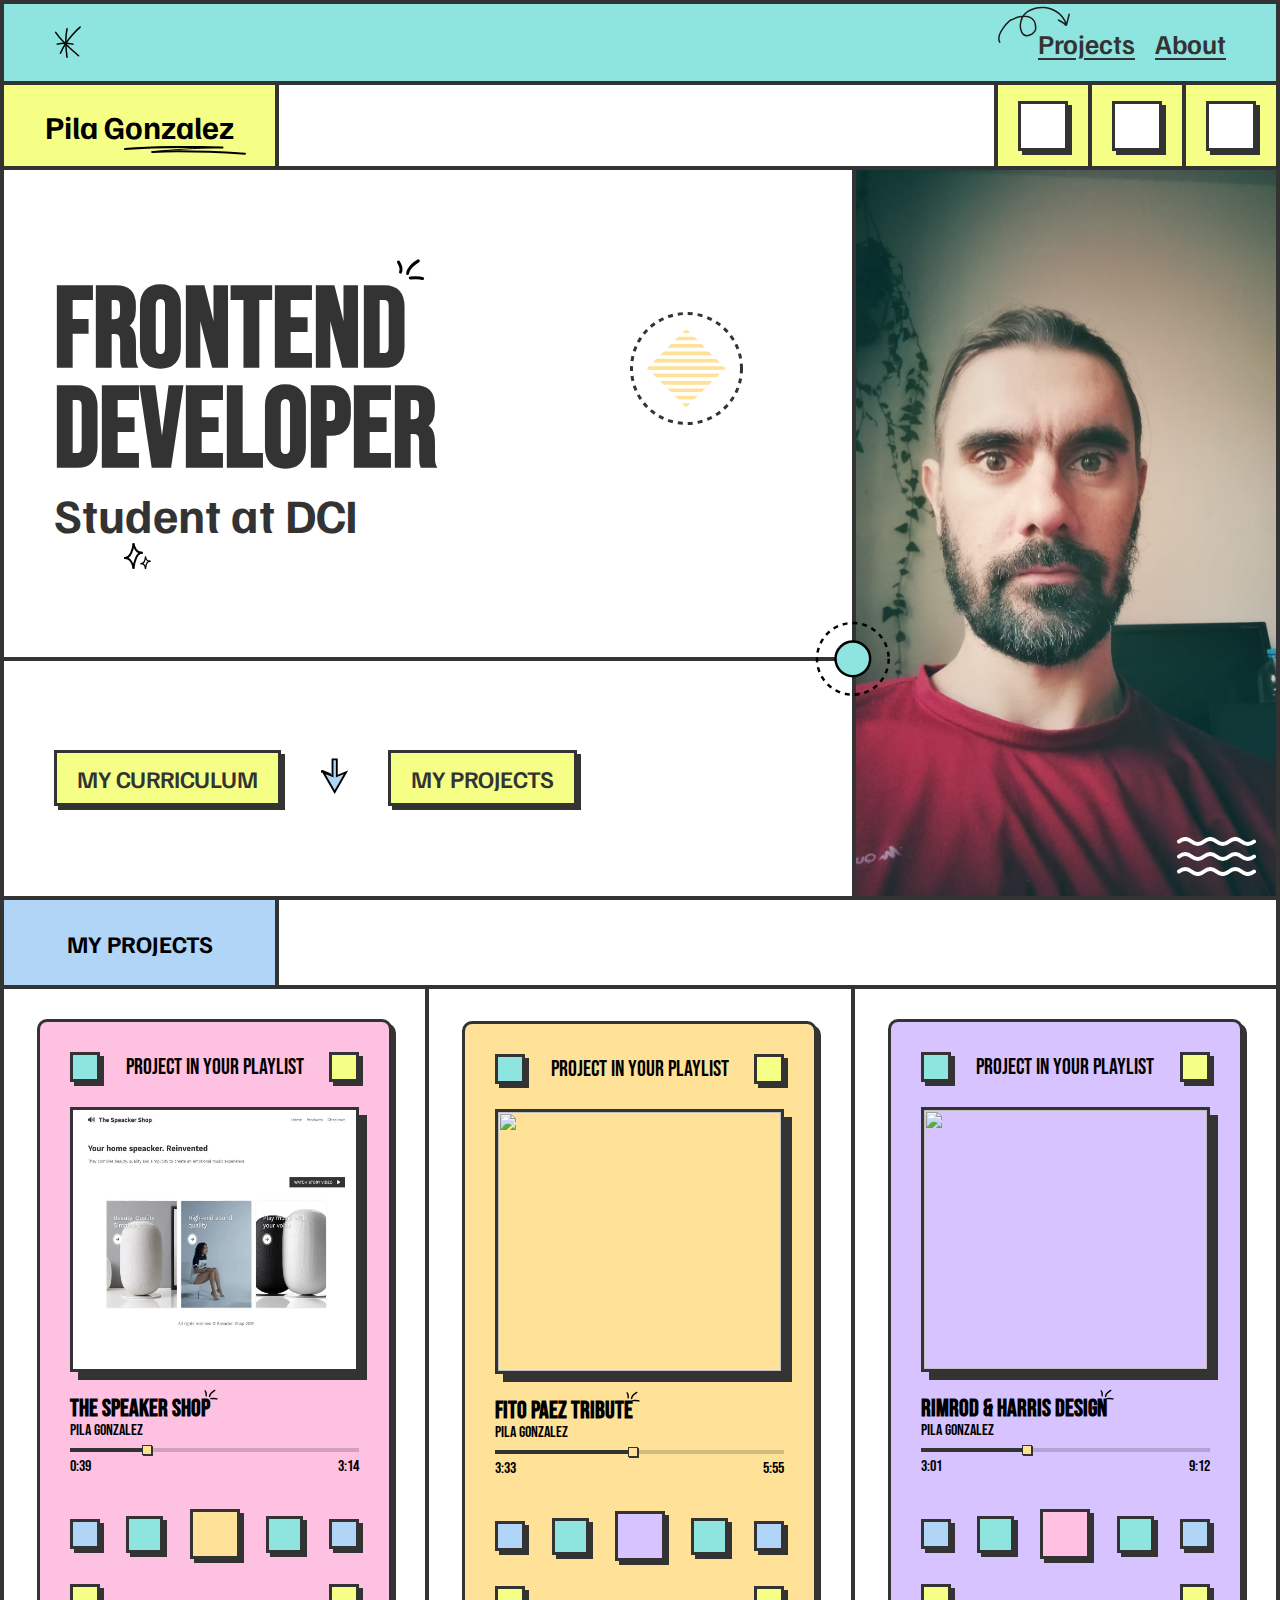
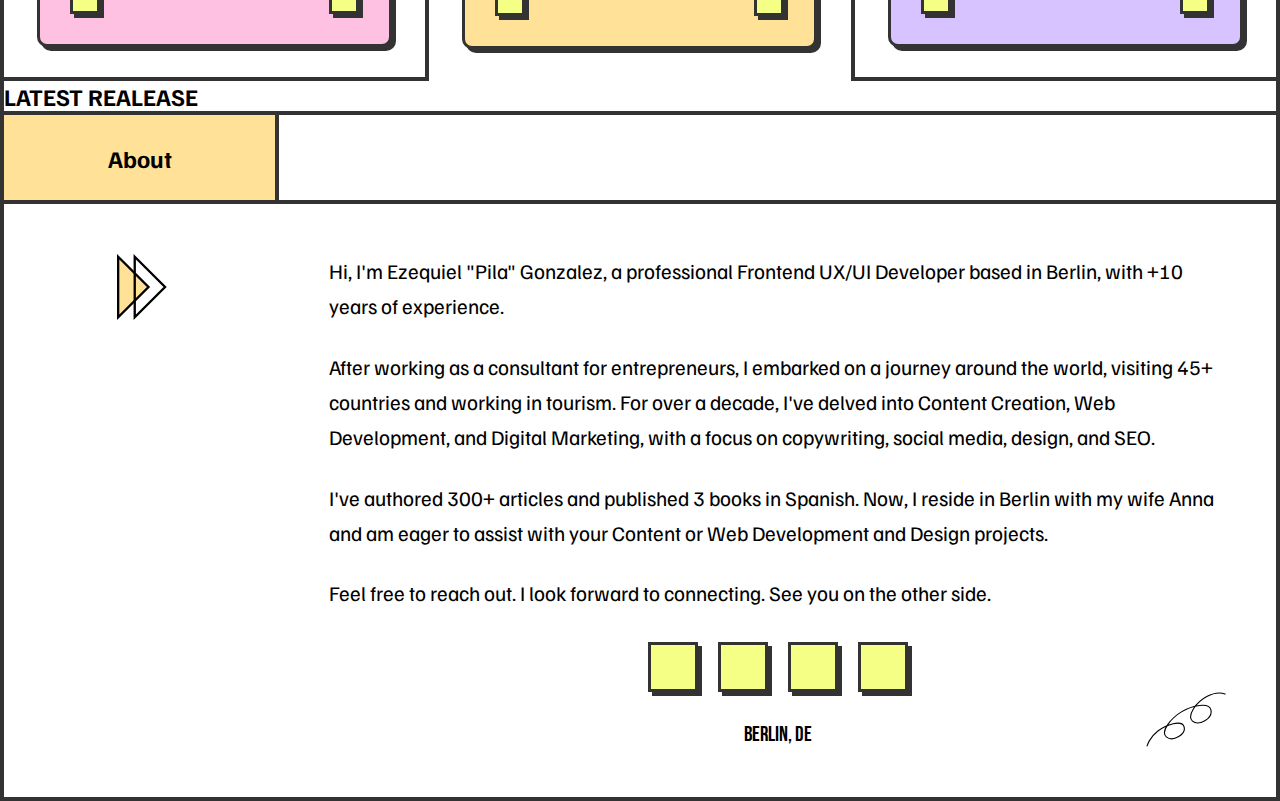
==== index.html @ b574df46 "Try to show open graph on WhatsApp" ====
<!DOCTYPE html>
<html lang="en">
    <head>
        <meta charset="UTF-8" />
        <meta name="viewport" content="width=device-width, initial-scale=1.0" />

        <!-- OPEN GRAPH -->
        <!-- Facebook Meta Tags -->
        <meta property="og:url" content="https://pila-portfolio-dci.netlify.app/">
        <meta property="og:type" content="website">
        <meta property="og:title" content="Pila Gonzalez | Portfolio DCI">
        <meta property="og:description" content="Hi, I'm Ezequiel 'Pila' Gonzalez, a professional Frontend UX/UI Developer based in Berlin, with +10 years of experience and this is my portfolio.">
        <meta property="og:image" content="./assets/screenshots/PortfolioDCI-Cover-Desktop.jpg">

        <!-- Twitter Meta Tags -->
        <meta name="twitter:card" content="summary_large_image">
        <meta property="twitter:domain" content="pila-portfolio-dci.netlify.app">
        <meta property="twitter:url" content="https://pila-portfolio-dci.netlify.app/">
        <meta name="twitter:title" content="Pila Gonzalez | Portfolio DCI">
        <meta name="twitter:description" content="Hi, I'm Ezequiel 'Pila' Gonzalez, a professional Frontend UX/UI Developer based in Berlin, with +10 years of experience and this is my portfolio.">
        <meta name="twitter:image" content="https://pila-portfolio-dci.netlify.app./assets/screenshots/PortfolioDCI-Cover-Desktop.jpg">


        <!-- TITLE AND DESCRIPTION -->
        <title>Pila Gonzalez | Portfolio DCI</title>
        <meta
            name="description"
            content="Hi, I'm Ezequiel 'Pila' Gonzalez, a professional Frontend UX/UI Developer based in Berlin, with +10 years of experience and this is my portfolio."
        />

        <!-- STYLES -->
        <link rel="stylesheet" href="css/reset.css" />
        <link rel="stylesheet" href="css/style.css" />

        <!-- FAVICON -->
        <link
            rel="shortcut icon"
            href="./assets/Favicon.svg"
            type="image/x-icon"
        />

        <!-- GOOGLE FONTS -->

        <link rel="preconnect" href="https://fonts.googleapis.com" />
        <link rel="preconnect" href="https://fonts.gstatic.com" crossorigin />
        <link
            href="https://fonts.googleapis.com/css2?family=Bebas+Neue&family=Familjen+Grotesk:wght@400;500;600;700&display=swap"
            rel="stylesheet"
        />

        <!-- FONT AWESOME -->
        <link
            rel="stylesheet"
            href="https://cdnjs.cloudflare.com/ajax/libs/font-awesome/6.4.2/css/all.min.css"
            integrity="sha512-z3gLpd7yknf1YoNbCzqRKc4qyor8gaKU1qmn+CShxbuBusANI9QpRohGBreCFkKxLhei6S9CQXFEbbKuqLg0DA=="
            crossorigin="anonymous"
            referrerpolicy="no-referrer"
        />
    </head>
    <body>
        <div class="wrapper">
            <!-- HEADER -->
            <header>
                <!-- TOP NAV -->
                <nav class="nav-top">

                    <!-- DRAWING X LEFT -->
                    <img class="nav-top__x"
                        src="./assets/draw-X.svg"
                        alt="Draw Navbar Decoration"
                    />
                    <!-- NAV MENU LIST -->
                    <div class="nav-top__list">
                        <a href="#projects">Projects</a>
                        <a class="nav-about" href="#about">About</a>

                        <div class="nav-top__curvyArrow">
                            <img
                                src="./assets/draw-curvyArrow-1.svg"
                                alt="Draw Navbar Decoration"
                            />
                        </div>
                    </div>
                </nav>

                <!-- BOTTOM NAV -->
                <nav class="nav-bottom">
                    <!-- LOGO -->
                    <div class="nav-bottom__logo">
                        <h2>Pila Gonzalez</h2>
                        <img
                            class="logo__underline"
                            src="./assets/draw-underline.svg"
                            alt=""
                        />
                    </div>

                    <!-- NAV SOCIAL -->
                    <div class="nav-bottom__social">
                        <!-- GITHUB -->
                        <div class="__social--github __social">
                            <a href="https://github.com/Pilag6" target="_blank"
                                ><i class="fa-brands fa-square-github"></i
                            ></a>
                        </div>
                        <!-- LINKEDIN -->
                        <div class="__social--linkedin __social">
                            <a
                                href="https://www.linkedin.com/in/pila-gonzalez/"
                                target="_blank"
                                ><i class="fa-brands fa-linkedin"></i
                            ></a>
                        </div>
                        <!-- EMAIL -->
                        <div class="__social--email __social">
                            <a href="mailto:pilag6@gmail.com" target="_blank"
                                ><i class="fa-solid fa-envelope"></i
                            ></a>
                        </div>
                    </div>
                </nav>
            </header>

            <!-- HERO SECTION -->
            <section class="hero">
                
                <!-- TEXT -->
                <div class="hero-text">
                    <!-- FRONTEND -->
                    <div class="hero-frontend">
                        <h1>
                            Frontend <br />
                            Developer
                        </h1>
                        <img
                            class="h1-decoration"
                            src="./assets/draw-hero-text.svg"
                            alt=""
                        />
                        <img
                            class="hero-main-draw"
                            src="./assets/draw-hero-1.svg"
                            alt=""
                        />
                    </div>

                    <!-- STUDENT -->
                    <div class="hero-student">
                        <p>Student at DCI</p>
                        <img
                            class="hero-stars"
                            src="./assets/draw-hero-stars.svg"
                            alt="Draw Hero Stars Decoration"
                        />
                    </div>
                </div>

                <!-- BUTTONS -->
                <div class="hero-btn">
                    <a class="btn-curriculum" href="https://bit.ly/3Z8eUre" target="_blank"
                        >MY CURRICULUM</a
                    >
                    <a class="btn-projects" href="#projects">MY PROJECTS</a>
                    <div class="hero-arrow-1">
                        <img
                            src="./assets/draw-hero-arrow.svg"
                            alt="Draw Hero Arrow"
                        />
                    </div>
                    <img
                        class="hero-circle"
                        src="./assets/draw-hero-circle.svg"
                        alt=""
                    />
                </div>

                <!-- IMAGE -->
                <div class="hero-img">
                    <img
                        class="profile-img"
                        src="./assets/pila-hero.avif"
                        alt=""
                    />
                    <img
                        class="img-waves"
                        src="./assets/draw-hero-wawe.svg"
                        alt=""
                    />
                </div>
            </section>

            <!-- TOOLS SECTION -->

            <!-- <section class="tools">
                <img title="HTML" src="./assets/html.svg" alt="" />
                <img title="CSS" src="./assets/css.svg" alt="" />
                <img title="JS" src="./assets/js.svg" alt="" />
                <img title="React" src="./assets/react.svg" alt="" />
                <img title="Astro" src="./assets/astro.svg" alt="" />
                <img title="Next" src="./assets/next.svg" alt="" />
                <img title="Tailwind" src="./assets/tailwind.svg" alt="" />
                <img title="Git" src="./assets/git.svg" alt="" />
                <img title="WordPress" src="./assets/wordpress.svg" alt="" />
                <img title="Figma" src="./assets/figma.svg" alt="" />
            </section> -->

            <!-- PROJECTS SECTION -->
            <section class="projects" id="projects">

                <div class="projects-logo">
                    <h2>MY PROJECTS</h2>
                </div>

                <div class="projects-cards">

                    <!-- #1 -->
                    <article class="card card-1">
                        <div class="card-spotify">

                            <!-- #1 Line -->
                            <div class="spotify-1">
                                <div class="spotify-1-btn-left">
                                    <i class="fa-solid fa-angle-down"></i>
                                </div>
                                <h3>PROJECT IN YOUR PLAYLIST</h3>
                                <div class="spotify-1-btn-rigth">
                                    <i
                                        class="fa-solid fa-ellipsis-vertical"
                                    ></i>
                                </div>
                            </div>

                            <!-- #2 Line -->
                            <div class="spotify-2">
                                <div class="card-img">
                                    <img class="card-img-cover" src="./assets/card1.webp" alt="" />
                                </div>
                            </div>

                            <!-- #3 Line -->
                            <div class="spotify-3">
                                <div class="spotify-3-title">
                                    <h2>THE SPEAKER SHOP</h2>
                                    <img class="spotify-3-title-draw" src="./assets/draw-hero-text.svg" alt="">
                                </div>
                                <p>PILA GONZALEZ</p>

                                <div class="progress-div">
                                    <span style="width: 25%"></span>
                                </div>
                                <div class="time">
                                    <p>0:39</p>
                                    <p>3:14</p>
                                </div>
                            </div>

                            <!-- #4 Line -->
                            <div class="spotify-4">
                                <i class="fa-regular fa-heart"></i>
                                <i class="fa-solid fa-backward-step"></i>
                                <a href="pilagonzalez.com"><i class="fa-solid fa-play" style="background: #ffe297;"></i></a>
                                <i class="fa-solid fa-forward-step"></i>
                                <i class="fa-solid fa-shuffle"></i>

                            </div>

                            <!-- #5 Line -->
                            <div class="spotify-5">
                                <i class="fa-solid fa-share-nodes"></i>
                                <i class="fa-solid fa-sliders"></i>
                            </div>
                        </div>
                    </article>

                    <!-- #2 -->
                    <article class="card card-2">
                        <div class="card-spotify card-spotify-2">

                            <!-- #1 Line -->
                            <div class="spotify-1">
                                <div class="spotify-1-btn-left">
                                    <i class="fa-solid fa-angle-down"></i>
                                </div>
                                <h3>PROJECT IN YOUR PLAYLIST</h3>
                                <div class="spotify-1-btn-rigth">
                                    <i
                                        class="fa-solid fa-ellipsis-vertical"
                                    ></i>
                                </div>
                            </div>

                            <!-- #2 Line -->
                            <div class="spotify-2">
                                <div class="card-img">
                                    <img src="./assets/Card4.webp" alt="" />
                                </div>
                            </div>

                            <!-- #3 Line -->
                            <div class="spotify-3">
                                <div class="spotify-3-title">
                                    <h2>FITO PAEZ TRIBUTE</h2>
                                    <img class="spotify-3-title-draw" src="./assets/draw-hero-text.svg" alt="">
                                </div>
                                <p>PILA GONZALEZ</p>

                                <div class="progress-div">
                                    <span class="span-2" style="width: 46%"></span>
                                </div>
                                <div class="time">
                                    <p>3:33</p>
                                    <p>5:55</p>
                                </div>
                            </div>

                            <!-- #4 Line -->
                            <div class="spotify-4">
                                <i class="fa-regular fa-heart"></i>
                                <i class="fa-solid fa-backward-step"></i>
                                <a href="pilagonzalez.com"><i class="fa-solid fa-play" style="background: #d7c3ff;"></i></a>
                                <i class="fa-solid fa-forward-step"></i>
                                <i class="fa-solid fa-shuffle"></i>

                            </div>

                            <!-- #5 Line -->
                            <div class="spotify-5">
                                <i class="fa-solid fa-share-nodes"></i>
                                <i class="fa-solid fa-sliders"></i>
                            </div>
                        </div>
                    </article>

                    <!-- #3 -->
                    <article class="card card-3">
                        <div class="card-spotify">

                            <!-- #1 Line -->
                            <div class="spotify-1">
                                <div class="spotify-1-btn-left">
                                    <i class="fa-solid fa-angle-down"></i>
                                </div>
                                <h3>PROJECT IN YOUR PLAYLIST</h3>
                                <div class="spotify-1-btn-rigth">
                                    <i
                                        class="fa-solid fa-ellipsis-vertical"
                                    ></i>
                                </div>
                            </div>

                            <!-- #2 Line -->
                            <div class="spotify-2">
                                <div class="card-img">
                                    <img src="./assets/card3.webp" alt="" />
                                </div>
                            </div>

                            <!-- #3 Line -->
                            <div class="spotify-3">
                                <div class="spotify-3-title">
                                    <h2>RIMROD & HARRIS DESIGN</h2>
                                    <img class="spotify-3-title-draw" src="./assets/draw-hero-text.svg" alt="">
                                </div>
                                <p>PILA GONZALEZ</p>

                                <div class="progress-div">
                                    <span class="span-3" style="width: 35%"></span>
                                </div>
                                <div class="time">
                                    <p>3:01</p>
                                    <p>9:12</p>
                                </div>
                            </div>

                            <!-- #4 Line -->
                            <div class="spotify-4">
                                <i class="fa-regular fa-heart"></i>
                                <i class="fa-solid fa-backward-step"></i>
                                <a href="pilagonzalez.com"><i class="fa-solid fa-play" style="background: #fec1e2;"></i></a>
                                <i class="fa-solid fa-forward-step"></i>
                                <i class="fa-solid fa-shuffle"></i>

                            </div>

                            <!-- #5 Line -->
                            <div class="spotify-5">
                                <i class="fa-solid fa-share-nodes"></i>
                                <i class="fa-solid fa-sliders"></i>
                            </div>
                        </div>
                    </article>

                </div>

                <div class="projects-release">
                    <h2>LATEST REALEASE</h2>
                </div>
            </section>

            <!-- ABOUT SECTION -->
            <section class="about" id="about">
                <div class="about-logo">
                    <h2>About</h2>
                </div>

                <div class="about-content">
                    <!-- About Content Left -->
                    <div class="about-content__left">
                        <img src="./assets/draw-about.svg" alt="">
                    </div>

                    <!-- About Content Right -->
                    <div class="about-content__right">
                        <div class="about-text">
                            <p>Hi, I'm Ezequiel "Pila" Gonzalez, a professional Frontend UX/UI Developer based in Berlin, with +10 years of experience.</p>
                            <p> 

                                After working as a consultant for entrepreneurs, I embarked on a journey around the world, visiting 45+ countries and working in tourism. For over a decade, I've delved into Content Creation, Web Development, and Digital Marketing, with a focus on copywriting, social media, design, and SEO. </p>  
                                
                                <p>I've authored 300+ articles and published 3 books in Spanish. Now, I reside in Berlin with my wife Anna and am eager to assist with your Content or Web Development and Design projects.</p> 
                                
                                <p>Feel free to reach out. I look forward to connecting.  See you on the other side.</p>
                        </div>
                        <div class="about-btn">
                            <a href="https://github.com/Pilag6" target="_blank"><i class="fa-brands fa-square-github"></i></a>
                            <a href="https://www.linkedin.com/in/pila-gonzalez" target="_blank"><i class="fa-brands fa-linkedin"></i></a>
                            <a href="mailto:pilag6@gmail.com" target="_blank"><i class="fa-solid fa-envelope"></i></a>
                            <a href="https://twitter.com/PilaGonzalezOk" target="_blank"><i class="fa-brands fa-square-x-twitter"></i></a>
                        </div>
                        <div class="berlin-text">
                            <h3>BERLIN, DE</h3>
                        </div>
                        <img class="rulo" src="./assets/rulo.svg" alt="">
                    </div>
                </div>
            </section>
        </div>
    </body>
</html>
---- css/style.css ----
/* ----------------------
    VARIABLES
---------------------- */

:root {
    /* fonts */
    --font-primary: "Familjen Grotesk", sans-serif;
    --font-secondary: "Bebas Neue", sans-serif;

    /* colors */
    --black: #333333;
    --white-body: #f5f5f5;

    --nb-yellow: #f5ff86;
    --nb-orange: #ffe297;
    --nb-pink: #fec1e2;
    --nb-lila: #d7c3ff;
    --nb-blue: #b0d5f7;
    --nb-green: #8ee4df;

    /* border */

    --border-main: 4px solid var(--black);
    --border-btn: 3px solid var(--black);

    /* shadow */

    --shadow-square: 4px 4px 0 var(--black);

    /* blocks */

    --sm-block: 85px;

    /* general padding */

    --gral-padding: 0 50px;
}

/* ----------------------
    GENERAL STYLES
---------------------- */

body {
    font-family: var(--font-primary);
    background-color: var(--white-body);
}

/* SELECTION */

::selection {
    color: var(--nb-yellow);
    background: var(--nb-green);
}

/* SCROLLBAR */

html::-webkit-scrollbar {
    width: 2rem;
}

html::-webkit-scrollbar-track {
    background: var(--nb-yellow);
}

html::-webkit-scrollbar-thumb {
    background: var(--nb-green);
    box-shadow: 3px 3px 0 var(--black);
    border: var(--border-btn);
}

/* WRAPPER container */

.wrapper {
    max-width: 1280px;
    margin: 0 auto;
    /* border: var(--border); */
    background: #fff;
}

/* ----------------------
    HEADER
---------------------- */

header {
    position: sticky;
    top: 0;
    z-index: 999;
}

/* NAV TOP START */

.nav-top {
    display: flex;
    justify-content: space-between;
    align-items: center;

    height: var(--sm-block);
    background: var(--nb-green);
    padding: var(--gral-padding);
    border: var(--border-main);
}

/* nav top menu right */

.nav-top__list {
    position: relative;
    display: flex;
    align-items: center;
    gap: 20px;
}

.nav-top__list a {
    font-size: 1.7rem;
    font-weight: 600;
    text-decoration: underline 2px;
    text-underline-offset: 4px;
}

.nav-top__list a:hover {
    opacity: 0.8;
    text-decoration: underline 3px var(--nb-yellow);
}

.nav-top__curvyArrow {
    position: absolute;
    top: -20px;
    left: -40px;
    transition: all 0.3s;
}

.nav-about:hover ~ .nav-top__curvyArrow {
    left: 80px;
}

.nav-top__x {
    transition: all 0.3s;
    cursor: crosshair;
}
.nav-top__x:hover {
    scale: 1.5;
}
/* NAV TOP END */

/* NAV BOTTOM START */

.nav-bottom {
    display: flex;
    justify-content: space-between;
    align-items: center;
    background: #fff;

    height: var(--sm-block);
    border-bottom: var(--border-main);
    border-left: var(--border-main);
    border-right: var(--border-main);
}

.nav-bottom__logo {
    width: 275px;
    height: 100%;

    display: flex;
    align-items: center;
    justify-content: center;

    border-right: var(--border-main);
    background: var(--nb-yellow);

    position: relative;
}

.nav-bottom__logo h2 {
    width: 100%;
    text-align: center;
    font-size: 2rem;
}

.logo__underline {
    position: absolute;
    bottom: 10px;
    left: 120px;
}

/* social */

.nav-bottom__social {
    display: flex;
    align-items: center;
    justify-content: center;
    height: 100%;
    border-left: var(--border-main);
}

.__social {
    height: 100%;
    width: 100%;
    color: var(--black);
    background: var(--nb-yellow);
    font-size: 1.9rem;

    display: flex;
    align-items: center;
    justify-content: center;
}

.__social a {
    width: 50px;
    height: 50px;
    margin: 0 20px;
    background: #fff;

    color: var(--black);
    border: var(--border-btn);
    box-shadow: var(--shadow-square);

    display: flex;
    align-items: center;
    justify-content: center;

    transition: all 0.3s ease-in;
}

.__social a:hover {
    box-shadow: none;
}

.__social--linkedin {
    border-left: var(--border-main);
    border-right: var(--border-main);
}
/* NAV BOTTOM END */

/* ----------------------
    HERO SECTION
---------------------- */

.hero {
    height: calc(100vh - (var(--sm-block) * 2));
    border-left: var(--border-main);
    border-right: var(--border-main);

    display: grid;
    grid-template-columns: repeat(3, 1fr);
    grid-template-rows: repeat(3, 1fr);

    background: #fff;
}

/* HERO TEXT */

.hero-text {
    grid-column: 1 / 3;
    grid-row: 1 / 3;

    display: grid;
    align-content: center;

    padding: var(--gral-padding);

    position: relative;
}

.hero-frontend,
.hero-student {
    position: relative;
}

/* hero frontend section */

.hero-text h1 {
    font-family: var(--font-secondary);
    font-size: 7rem;
    color: var(--black);
    line-height: 0.9;
}

/* ----- hero draws ----- */
.h1-decoration,
.hero-main-draw,
.hero-stars {
    position: absolute;
}

.h1-decoration {
    top: -25px;
    left: 340px;
    cursor: crosshair;
    animation: discover 2s ease-in-out;
}

.hero-main-draw {
    right: 50px;
    top: 20px;
    cursor: crosshair;
    animation: discover 2s ease-in-out;
    transition: all 0.3s ease-in;
}

.hero-main-draw:hover {
    transform: scale(1.3);
}

/* ANIMATION FOR DRAWINGS IN THE HERO */

@keyframes discover {
    0% {
        transform: translate(-1000px, 0);
    }
    100% {
        transform: translate(0, 0);
    }
}

/* hero student section */

.hero-text p {
    font-size: 3rem;
    font-weight: 800;
    color: var(--black);
}

.hero-stars {
    bottom: -25px;
    left: 70px;
    cursor: crosshair;
    animation: discover 2s ease-in-out;
}

/* hero buttons section */

.hero-btn {
    grid-column: 1 / 3;
    grid-row: 3 / 4;

    border-top: var(--border-main);
    border-bottom: var(--border-main);
    padding: var(--gral-padding);

    display: flex;
    align-items: center;
    gap: 40px;

    position: relative;
}

.hero-btn a {
    font-size: 1.5rem;
    font-weight: 600;
    padding: 10px 20px;

    background: var(--nb-yellow);
    border: var(--border-btn);
    box-shadow: var(--shadow-square);

    transition: all 0.3s ease-in;
}

/* 
it is important to define the order
so, the hover effect in the arrow can work
 */

.hero-arrow-1 {
    order: 1;
    cursor: crosshair;
    transition: all 0.3s ease-in;
}

.btn-projects {
    order: 2;
}

.hero-btn a:hover {
    box-shadow: none;
    background: var(--nb-orange);
}

.hero-btn .btn-curriculum:hover ~ .hero-arrow-1 {
    rotate: 90deg;
}

.hero-btn .btn-projects:hover ~ .hero-arrow-1 {
    rotate: -90deg;
}

.hero-circle {
    position: absolute;
    top: -40px;
    right: -38px;
    z-index: 100;
    cursor: crosshair;
    animation: discover 2s ease-in-out;
}

/* hero image section */

.hero-img {
    grid-column: 3 / 4;
    grid-row: 1 / 4;

    border-left: var(--border-main);
    border-bottom: var(--border-main);

    position: relative;
}

.hero-img .profile-img {
    width: 100%;
    height: 100%;
    object-fit: cover;
}

.img-waves {
    position: absolute;
    bottom: 20px;
    right: 20px;
    cursor: crosshair;
    animation: discover 2s ease-in-out;
}

/* ----------------------
    TOOLS SECTION (optional)
    If i add this section I need to change the height
    in the hero section instead 2 => 3: 

    .hero => height: calc(100vh - (var(--sm-block) * 3)); 
---------------------- */
/* .tools {
    height: var(--sm-block);
    border-left: var(--border-main);
    border-right: var(--border-main);
    display: flex;
    justify-content: center;
    align-items: center;
    gap: 60px;
    overflow: scroll;
    scroll-snap-type: x mandatory;

    background: #fff;
    position: relative;
}

.tools img {
    width: 40px;
    height: 40px;
    scroll-snap-align: center;
} */

/* ----------------------
    PROJECTS SECTION
---------------------- */

/* projects logo section */
.projects {
    border-left: var(--border-main);
    border-right: var(--border-main);
    background: #fff;
}

.projects-logo {
    width: 275px;
    height: var(--sm-block);

    display: flex;
    align-items: center;
    justify-content: center;

    border-right: var(--border-main);
    background: var(--nb-blue);
}

/* ----------------------
    PROJECTS CARDS SECTION
---------------------- */

.projects-cards {
    display: flex;
    justify-content: space-evenly;
    flex-wrap: wrap;
    border-top: var(--border-main);
}

.card {
    flex-grow: 1;
    display: flex;
    justify-content: center;
    align-items: center;

    padding: 30px 0;

    font-family: var(--font-secondary);
}

.card-1 {
    border-bottom: var(--border-main);
    border-right: var(--border-main);
}

.card-3 {
    border-bottom: var(--border-main);
    border-left: var(--border-main);
}

/* card spotify */

.card-1 .card-spotify {
    background: var(--nb-pink);
    box-shadow: var(--shadow-square);
}

.card-2 .card-spotify {
    background: var(--nb-orange);
    box-shadow: var(--shadow-square);
}

.card-3 .card-spotify {
    background: var(--nb-lila);
    box-shadow: var(--shadow-square);
}

/* card spotify inside */

.card-spotify {
    width: 355px;
    padding: 30px;
    border: var(--border-btn);
    border-radius: 10px;

    display: flex;
    flex-direction: column;
    justify-content: center;
    gap: 25px;
}

/* spotify 1° line */

.spotify-1 {
    display: flex;
    justify-content: space-between;
    align-items: center;
}

.spotify-1 h3 {
    font-size: 1.4rem;
    font-weight: 200;
}

.spotify-1 i {
    width: 30px;
    height: 30px;

    font-size: 1rem;
    border: var(--border-btn);
    box-shadow: var(--shadow-square);

    display: flex;
    justify-content: center;
    align-items: center;

    cursor: crosshair;
}

.fa-angle-down {
    background-color: var(--nb-green);
}

.fa-ellipsis-vertical {
    background-color: var(--nb-yellow);
}

/* spotify 2° line */

.card-img {
    width: 100%;
    height: 265px;
    border: var(--border-btn);
    box-shadow: 8px 8px 0 var(--black);
}

.card-img img {
    display: block;
    height: 100%;
    width: 100%;
}

/* spotify 3° line */

.spotify-3 {
    display: flex;
    justify-content: space-between;
    flex-direction: column;
}

.spotify-3 h2 {
    line-height: 1;
}

.spotify-3-title {
    position: relative;
}

.spotify-3-title-draw {
    position: absolute;
    width: 15px;
    top: -8px;
}

.card-1 .spotify-3-title-draw {
    right: 141px;
}

.card-2 .spotify-3-title-draw {
    right: 144px;
}

.card-3 .spotify-3-title-draw {
    right: 96px;
}

.spotify-3 p {
    margin-bottom: 8px;
}

/* progress bar */

.progress-div {
    /* width: 100%; */
    height: 4px;
    background: #33333338;
    z-index: 1;
    position: relative;
    margin-bottom: 5px;
}

.progress-div span {
    display: block;
    height: 100%;
    background: var(--black);
    overflow: hidden;
}

.progress-div span::after {
    content: "";
    position: absolute;
    top: -3px;
    left: 25%;
    width: 8px;
    height: 8px;
    background: var(--nb-orange);
    border: 1px solid var(--black);
    box-shadow: 1px 1px 0 var(--black);
    cursor: grab;
}

.progress-div .span-2::after {
    left: 46%;
}
.progress-div .span-3::after {
    left: 35%;
}

.time {
    display: flex;
    justify-content: space-between;
}

/* spotify 4° line */

.spotify-4,
.spotify-5 {
    display: flex;
    justify-content: space-between;
    align-items: center;
    gap: 20px;
}

.spotify-4 i,
.spotify-5 i {
    font-size: 1rem;
    border: var(--border-btn);
    display: flex;
    justify-content: center;
    align-items: center;
    box-shadow: var(--shadow-square);
}

.fa-heart,
.fa-shuffle {
    width: 30px;
    height: 30px;
    background: var(--nb-blue);
    cursor: grab;
}

.fa-backward-step,
.fa-forward-step {
    width: 37px;
    height: 37px;
    background: var(--nb-green);
    cursor: cell;
}

.fa-play {
    width: 50px;
    height: 50px;
    transition: all 0.3s ease-in;
}

i.fa-play:hover {
    box-shadow: none;
}

/* spotify 5 */

.spotify-5 i {
    width: 30px;
    height: 30px;
    background: var(--nb-yellow);
}

/* ----------------------
    ABOUT SECTION
---------------------- */

.about {
    border: var(--border-main);
    background: #fff;
}

.about-logo {
    width: 275px;
    height: var(--sm-block);

    display: flex;
    align-items: center;
    justify-content: center;

    border-right: var(--border-main);
    background: var(--nb-orange);
}

.about-content {
    display: flex;
    border-top: var(--border-main);
}

/* about content left */

.about-content__left {
    flex: 1 0 275px;
    display: flex;
    justify-content: center;
    align-items: flex-start;
    padding-top: 50px;
}

.about-content__left img {
    width: 50px;
}

/* about content right */

.about-content__right {
    width: 100%;
    padding: 50px;
    display: flex;
    flex-direction: column;
    gap: 30px;

    position: relative;
}

.about-text {
    display: flex;
    flex-direction: column;
    gap: 25px;
}
.about-text p {
    font-size: 1.3rem;
    line-height: 1.7;
}

/* about btns */

.about-btn {
    display: flex;
    justify-content: center;
    align-items: center;
    gap: 20px;
}

.about-btn i {
    font-size: 1.8rem;
    border: var(--border-btn);
    width: 50px;
    height: 50px;
    display: flex;
    justify-content: center;
    align-items: center;
    background: var(--nb-yellow);
    box-shadow: var(--shadow-square);
    transition: all 0.3s ease-in;
}

.about-btn i:hover {
    box-shadow: none;
}

.berlin-text h3 {
    font-size: 1.3rem;
    font-weight: 400;
    font-family: var(--font-secondary);
    text-align: center;
}

.rulo {
    width: 80px;
    position: absolute;
    bottom: 50px;
    right: 50px;
}

/* ----------------------
    MEDIA QUERYS
---------------------- */

/* @media only screen and (max-width: 1024px) {
}


@media only screen and (max-width: 960px) {
}


@media only screen and (max-width: 768px) {
} */

@media only screen and (max-width: 650px) {
    /* nav */

    .nav-top {
        padding: 0 20px;
    }

    .nav-bottom__logo,
    .projects-logo,
    .about-logo {
        width: 100%;
        border-right: 0;
    }

    .nav-bottom__social,
    .logo__underline {
        display: none;
    }

    /* hero */
    .hero-text {
        padding: 0 20px;
        grid-column: 1 / 4;
    }

    .hero-text h1 {
        font-size: 4rem;
    }

    .h1-decoration {
        display: none;
    }

    .hero-main-draw {
        top: 0;
        right: 0;
        width: 100px;
    }

    .hero-text p {
        font-size: 1.5rem;
    }

    .hero-btn {
        flex-direction: column;
        justify-content: center;
        gap: 20px;
    }

    .hero-btn a {
        font-size: 1rem;
    }

    .hero-arrow-1 {
        display: none;
    }

    .hero-img {
        grid-row: 3 / 4;
    }

    .img-waves {
        width: 30px;
    }

    .card-1 {
        border-right: 0;
    }

    .card-3 {
        border-left: 0;
        border-top: var(--border-main);
    }

    /* about */

    .about-content {
        flex-direction: column;
    }

    .about-content__left {
        flex: 1 0 100%;
    }
}
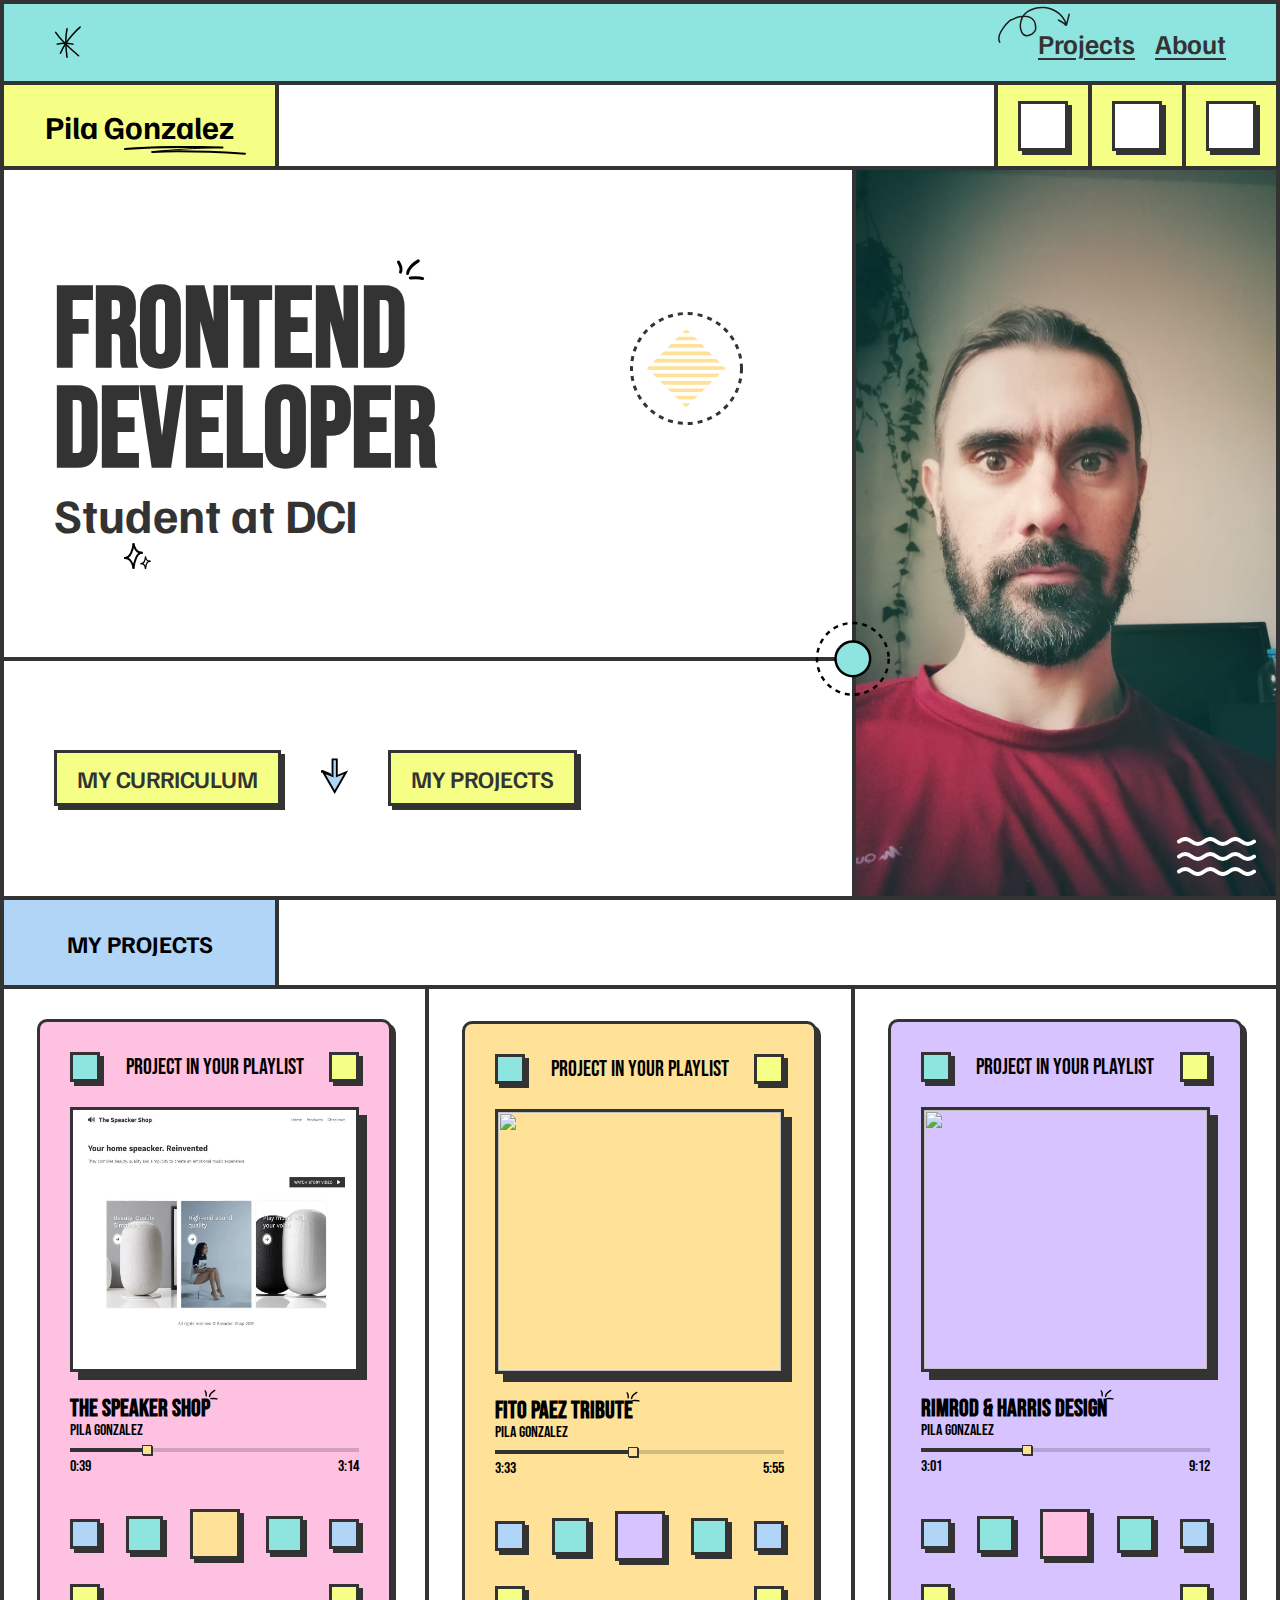
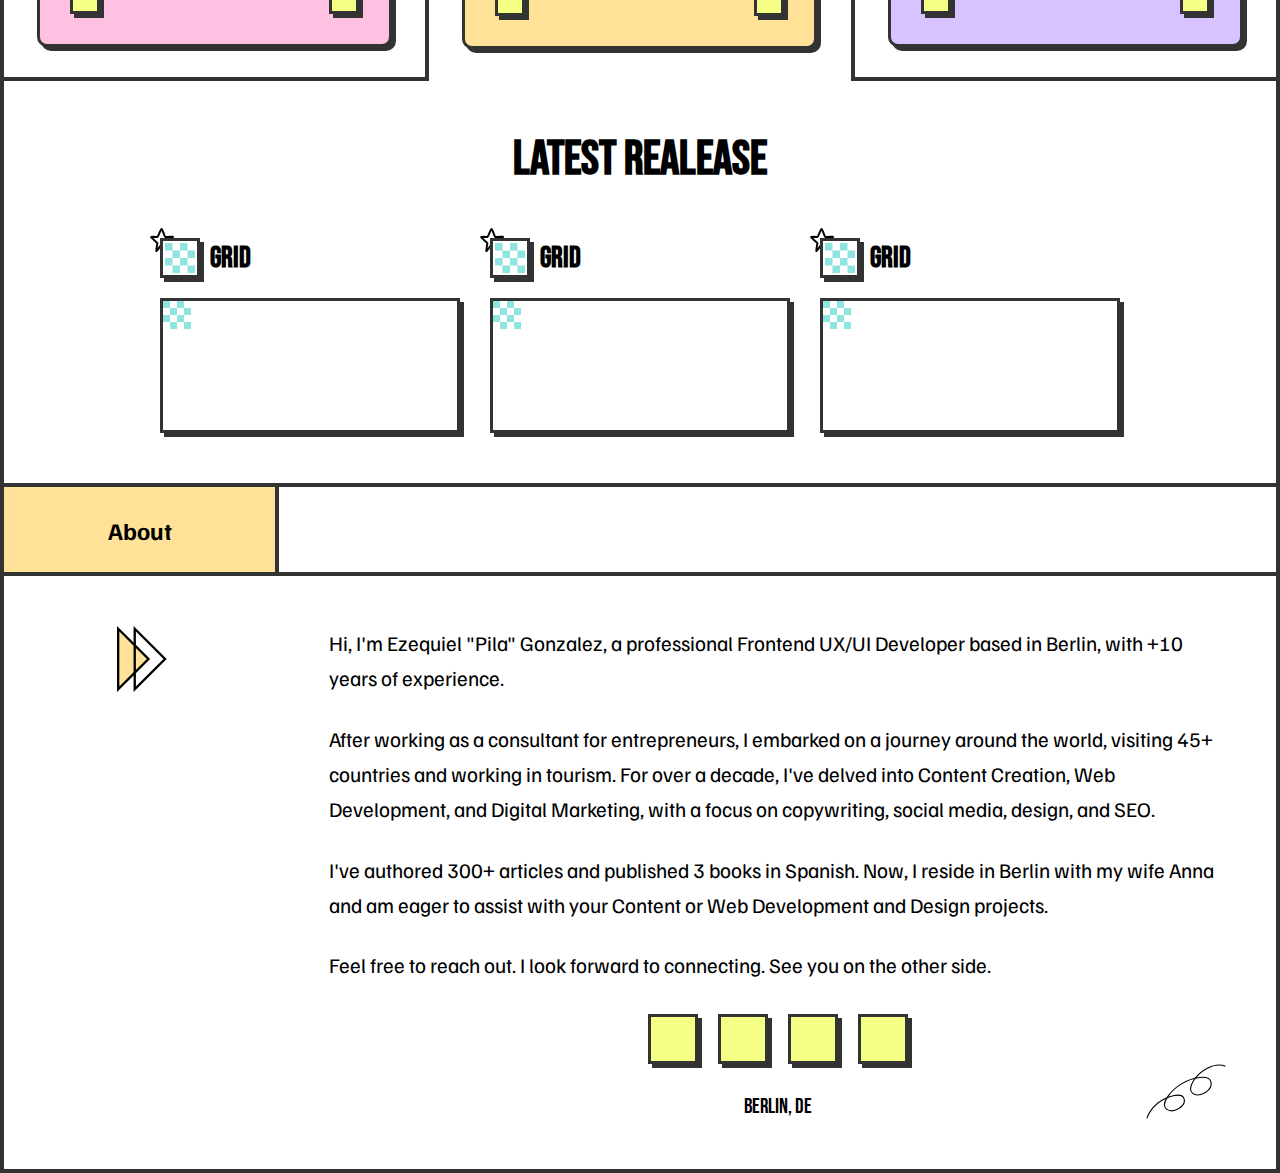
==== commit c1b82344: "Start Release" ====
--- a/index.html
+++ b/index.html
@@ -5,6 +5,7 @@
         <meta name="viewport" content="width=device-width, initial-scale=1.0" />
 
         <!-- OPEN GRAPH -->
+
         <!-- Facebook Meta Tags -->
         <meta property="og:url" content="https://pila-portfolio-dci.netlify.app/">
         <meta property="og:type" content="website">
@@ -18,7 +19,7 @@
         <meta property="twitter:url" content="https://pila-portfolio-dci.netlify.app/">
         <meta name="twitter:title" content="Pila Gonzalez | Portfolio DCI">
         <meta name="twitter:description" content="Hi, I'm Ezequiel 'Pila' Gonzalez, a professional Frontend UX/UI Developer based in Berlin, with +10 years of experience and this is my portfolio.">
-        <meta name="twitter:image" content="https://pila-portfolio-dci.netlify.app./assets/screenshots/PortfolioDCI-Cover-Desktop.jpg">
+        <meta name="twitter:image" content="./assets/screenshots/PortfolioDCI-Cover-Desktop.jpg">
 
 
         <!-- TITLE AND DESCRIPTION -->
@@ -394,6 +395,59 @@
 
                 <div class="projects-release">
                     <h2>LATEST REALEASE</h2>
+                    <div class="release-cards-container">
+                        <div class="release realease-1">
+                            <article>
+                                <!-- Release Card Title -->
+                                <div class="release-card__title">
+                                    <div class="release-card__title-img"><img src="./assets/release-grid.svg" alt=""></div>
+                                    <h3>GRID</h3>
+                                    <img class="release-star" src="./assets/draw-one-star.svg" alt="">
+                                </div>
+
+                                <!-- Release Card Content -->
+                                <div class="release-card__content">
+                                    <div class="release-card__content-img"><img src="./assets/release-grid.svg" alt=""></div>
+                                </div>
+                            </article>
+                        </div>
+
+                        
+                        <div class="release realease-2">
+                            <article>
+                                <!-- Release Card Title -->
+                                <div class="release-card__title">
+                                    <div class="release-card__title-img"><img src="./assets/release-grid.svg" alt=""></div>
+                                    <h3>GRID</h3>
+                                    <img class="release-star" src="./assets/draw-one-star.svg" alt="">
+                                </div>
+
+                                <!-- Release Card Content -->
+                                <div class="release-card__content">
+                                    <div class="release-card__content-img"><img src="./assets/release-grid.svg" alt=""></div>
+                                </div>
+                            </article>
+                        </div>
+                        <div class="release realease-2">
+                            <article>
+                                <!-- Release Card Title -->
+                                <div class="release-card__title">
+                                    <div class="release-card__title-img"><img src="./assets/release-grid.svg" alt=""></div>
+                                    <h3>GRID</h3>
+                                    <img class="release-star" src="./assets/draw-one-star.svg" alt="">
+                                </div>
+
+                                <!-- Release Card Content -->
+                                <div class="release-card__content">
+                                    <div class="release-card__content-img"><img src="./assets/release-grid.svg" alt=""></div>
+                                </div>
+                            </article>
+                        </div>
+
+
+                        <!-- <div class="release realease-2">Como</div>
+                        <div class="release realease-3">Esytas</div> -->
+                    </div>
                 </div>
             </section>
 
--- a/css/style.css
+++ b/css/style.css
@@ -719,6 +719,88 @@
 }
 
 /* ----------------------
+    PROJECTS RELEASE SECTION
+---------------------- */
+.projects-release {
+    display: flex;
+    flex-wrap: wrap;
+    flex-direction: column;
+    justify-content: center;
+    align-items: center;
+    gap: 50px;
+    padding: 50px;
+}
+
+.projects-release h2 {
+    text-align: center;
+    font-size: 3rem;
+    font-family: var(--font-secondary);
+}
+
+.release-cards-container {
+    display: flex;
+    flex-wrap: wrap;
+    justify-content: center;
+    gap: 30px;
+    font-family: var(--font-secondary);
+}
+
+.release article {
+    display: flex;
+    flex-direction: column;
+    gap: 20px;
+}
+
+/* release cards title */
+
+.release-card__title {
+    display: flex;
+    align-items: center;
+    gap: 10px;
+    position: relative;
+}
+
+.release-card__title h3 {
+    font-size: 1.8rem;
+}
+
+.release-card__title-img {
+    width: 40px;
+    height: 40px;
+    padding: 2px;
+    box-shadow: var(--shadow-square);
+    border: var(--border-btn);
+    transition: all 0.3s ease-in;
+    cursor: crosshair;
+    z-index: 1;
+    background: #fff;
+}
+
+.release-card__title-img:hover {
+    box-shadow: none;
+}
+
+.release-card__title-img img {
+    width: 100%;
+}
+
+.release-star {
+    position: absolute;
+    left: -10px;
+    top: -10px;
+}
+
+/* release cards content */
+
+.release-card__content {
+    display: flex;
+    width: 300px;
+    height: 135px;
+    border: var(--border-btn);
+    box-shadow: var(--shadow-square);
+}
+
+/* ----------------------
     ABOUT SECTION
 ---------------------- */
 
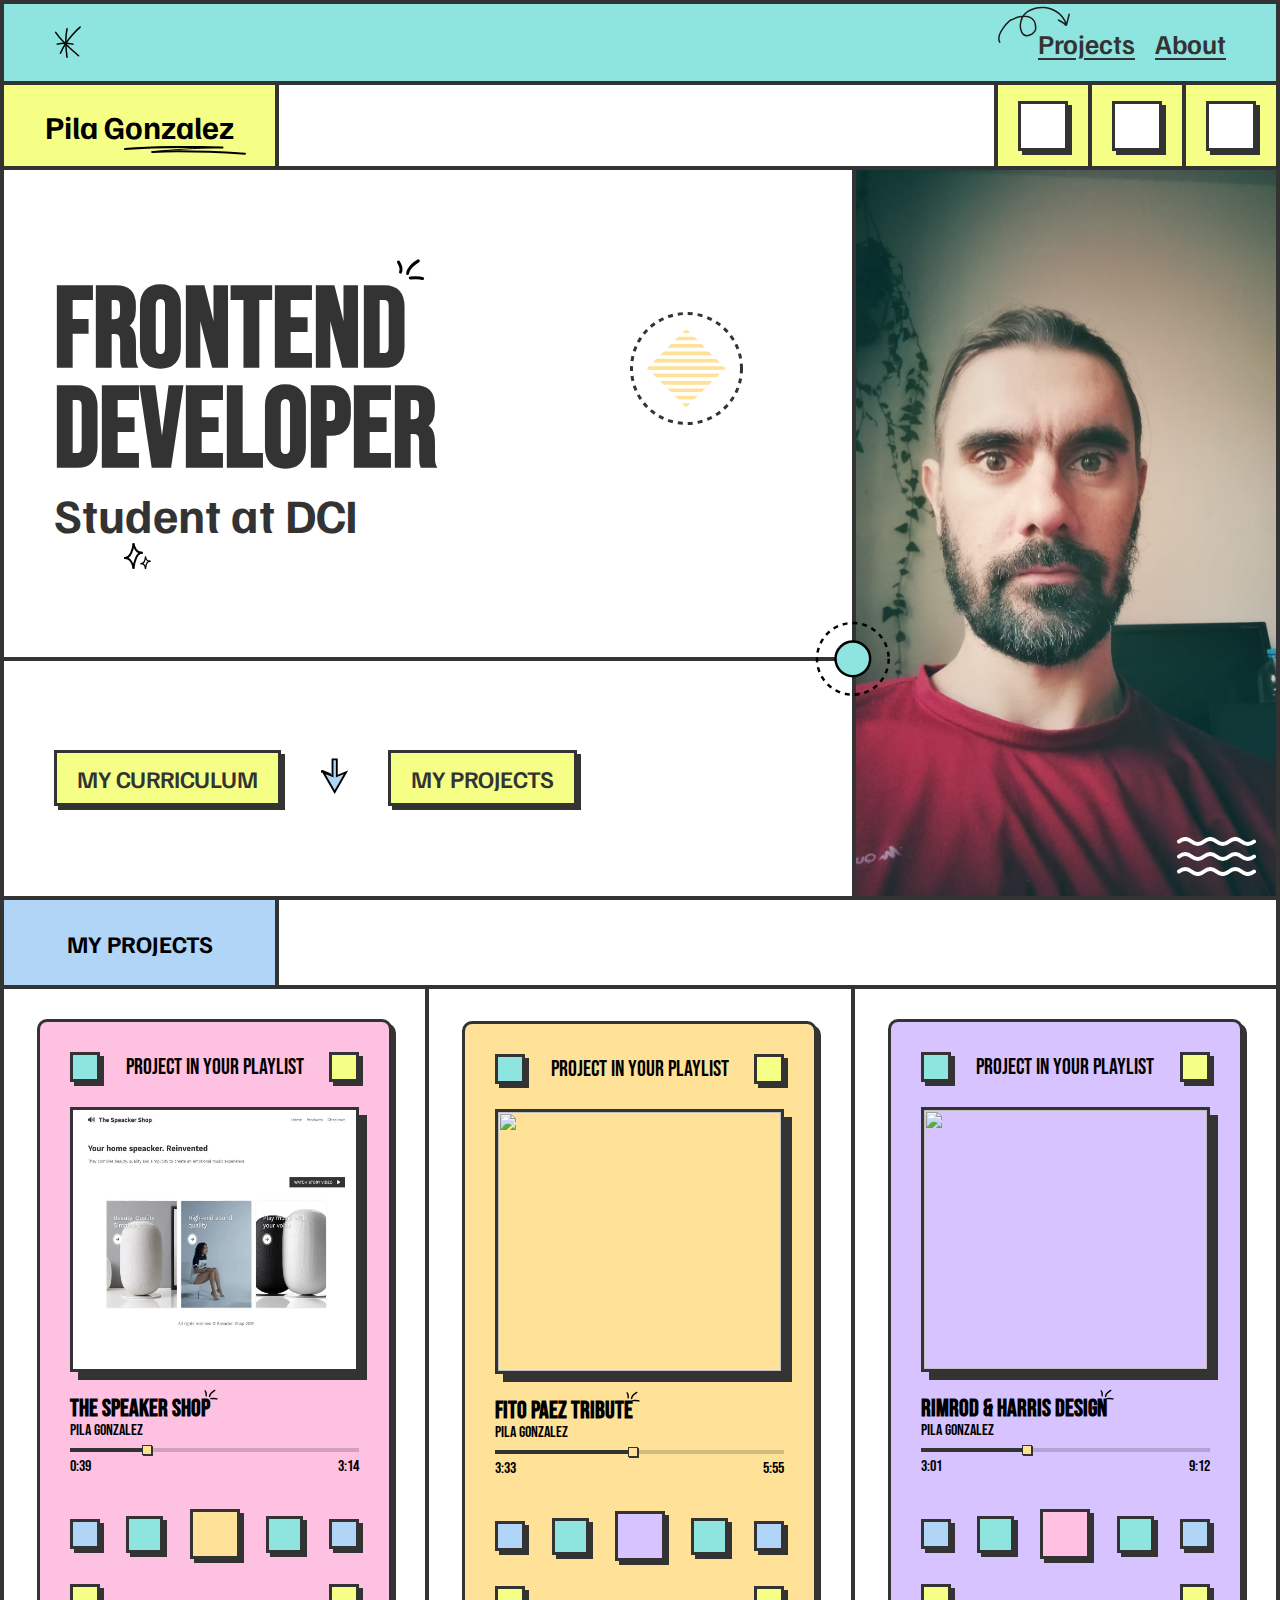
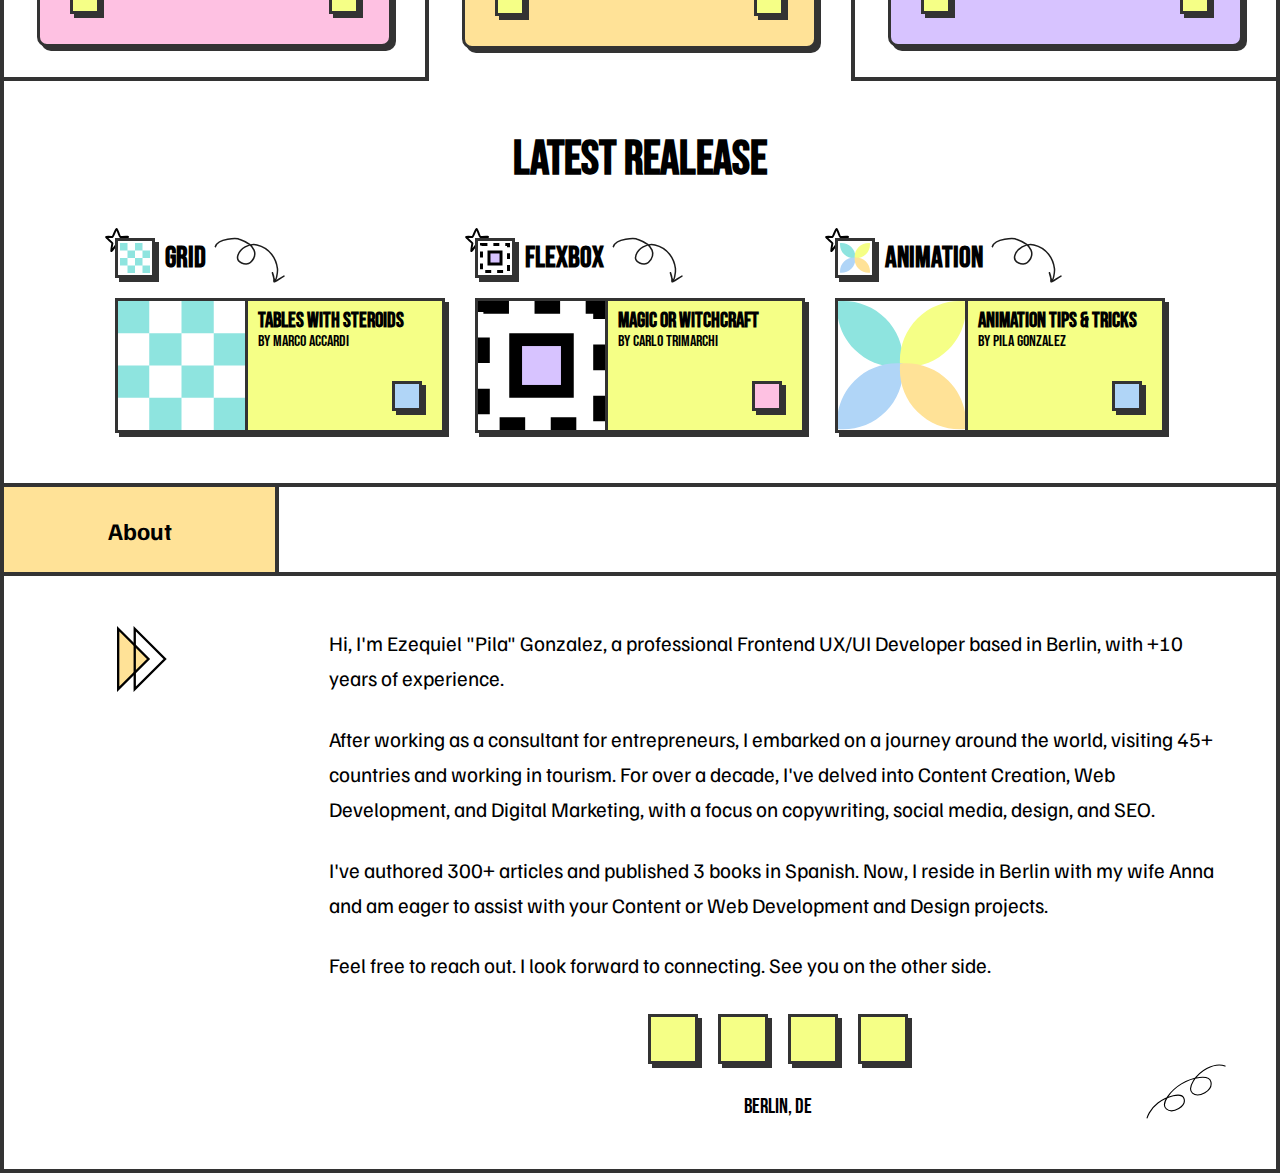
==== commit 28e08530: "Version 0.0.1" ====
--- a/index.html
+++ b/index.html
@@ -7,20 +7,40 @@
         <!-- OPEN GRAPH -->
 
         <!-- Facebook Meta Tags -->
-        <meta property="og:url" content="https://pila-portfolio-dci.netlify.app/">
-        <meta property="og:type" content="website">
-        <meta property="og:title" content="Pila Gonzalez | Portfolio DCI">
-        <meta property="og:description" content="Hi, I'm Ezequiel 'Pila' Gonzalez, a professional Frontend UX/UI Developer based in Berlin, with +10 years of experience and this is my portfolio.">
-        <meta property="og:image" content="./assets/screenshots/PortfolioDCI-Cover-Desktop.jpg">
+        <meta
+            property="og:url"
+            content="https://pila-portfolio-dci.netlify.app/"
+        />
+        <meta property="og:type" content="website" />
+        <meta property="og:title" content="Pila Gonzalez | Portfolio DCI" />
+        <meta
+            property="og:description"
+            content="Hi, I'm Ezequiel 'Pila' Gonzalez, a professional Frontend UX/UI Developer based in Berlin, with +10 years of experience and this is my portfolio."
+        />
+        <meta
+            property="og:image"
+            content="./assets/screenshots/PortfolioDCI-Cover-Desktop.jpg"
+        />
 
         <!-- Twitter Meta Tags -->
-        <meta name="twitter:card" content="summary_large_image">
-        <meta property="twitter:domain" content="pila-portfolio-dci.netlify.app">
-        <meta property="twitter:url" content="https://pila-portfolio-dci.netlify.app/">
-        <meta name="twitter:title" content="Pila Gonzalez | Portfolio DCI">
-        <meta name="twitter:description" content="Hi, I'm Ezequiel 'Pila' Gonzalez, a professional Frontend UX/UI Developer based in Berlin, with +10 years of experience and this is my portfolio.">
-        <meta name="twitter:image" content="./assets/screenshots/PortfolioDCI-Cover-Desktop.jpg">
-
+        <meta name="twitter:card" content="summary_large_image" />
+        <meta
+            property="twitter:domain"
+            content="pila-portfolio-dci.netlify.app"
+        />
+        <meta
+            property="twitter:url"
+            content="https://pila-portfolio-dci.netlify.app/"
+        />
+        <meta name="twitter:title" content="Pila Gonzalez | Portfolio DCI" />
+        <meta
+            name="twitter:description"
+            content="Hi, I'm Ezequiel 'Pila' Gonzalez, a professional Frontend UX/UI Developer based in Berlin, with +10 years of experience and this is my portfolio."
+        />
+        <meta
+            name="twitter:image"
+            content="./assets/screenshots/PortfolioDCI-Cover-Desktop.jpg"
+        />
 
         <!-- TITLE AND DESCRIPTION -->
         <title>Pila Gonzalez | Portfolio DCI</title>
@@ -64,9 +84,9 @@
             <header>
                 <!-- TOP NAV -->
                 <nav class="nav-top">
-
                     <!-- DRAWING X LEFT -->
-                    <img class="nav-top__x"
+                    <img
+                        class="nav-top__x"
                         src="./assets/draw-X.svg"
                         alt="Draw Navbar Decoration"
                     />
@@ -124,7 +144,6 @@
 
             <!-- HERO SECTION -->
             <section class="hero">
-                
                 <!-- TEXT -->
                 <div class="hero-text">
                     <!-- FRONTEND -->
@@ -158,7 +177,10 @@
 
                 <!-- BUTTONS -->
                 <div class="hero-btn">
-                    <a class="btn-curriculum" href="https://bit.ly/3Z8eUre" target="_blank"
+                    <a
+                        class="btn-curriculum"
+                        href="https://bit.ly/3Z8eUre"
+                        target="_blank"
                         >MY CURRICULUM</a
                     >
                     <a class="btn-projects" href="#projects">MY PROJECTS</a>
@@ -207,17 +229,14 @@
 
             <!-- PROJECTS SECTION -->
             <section class="projects" id="projects">
-
                 <div class="projects-logo">
                     <h2>MY PROJECTS</h2>
                 </div>
 
                 <div class="projects-cards">
-
                     <!-- #1 -->
                     <article class="card card-1">
                         <div class="card-spotify">
-
                             <!-- #1 Line -->
                             <div class="spotify-1">
                                 <div class="spotify-1-btn-left">
@@ -234,7 +253,11 @@
                             <!-- #2 Line -->
                             <div class="spotify-2">
                                 <div class="card-img">
-                                    <img class="card-img-cover" src="./assets/card1.webp" alt="" />
+                                    <img
+                                        class="card-img-cover"
+                                        src="./assets/card1.webp"
+                                        alt=""
+                                    />
                                 </div>
                             </div>
 
@@ -242,7 +265,11 @@
                             <div class="spotify-3">
                                 <div class="spotify-3-title">
                                     <h2>THE SPEAKER SHOP</h2>
-                                    <img class="spotify-3-title-draw" src="./assets/draw-hero-text.svg" alt="">
+                                    <img
+                                        class="spotify-3-title-draw"
+                                        src="./assets/draw-hero-text.svg"
+                                        alt=""
+                                    />
                                 </div>
                                 <p>PILA GONZALEZ</p>
 
@@ -259,10 +286,14 @@
                             <div class="spotify-4">
                                 <i class="fa-regular fa-heart"></i>
                                 <i class="fa-solid fa-backward-step"></i>
-                                <a href="pilagonzalez.com"><i class="fa-solid fa-play" style="background: #ffe297;"></i></a>
+                                <a href="pilagonzalez.com"
+                                    ><i
+                                        class="fa-solid fa-play"
+                                        style="background: #ffe297"
+                                    ></i
+                                ></a>
                                 <i class="fa-solid fa-forward-step"></i>
                                 <i class="fa-solid fa-shuffle"></i>
-
                             </div>
 
                             <!-- #5 Line -->
@@ -276,7 +307,6 @@
                     <!-- #2 -->
                     <article class="card card-2">
                         <div class="card-spotify card-spotify-2">
-
                             <!-- #1 Line -->
                             <div class="spotify-1">
                                 <div class="spotify-1-btn-left">
@@ -301,12 +331,19 @@
                             <div class="spotify-3">
                                 <div class="spotify-3-title">
                                     <h2>FITO PAEZ TRIBUTE</h2>
-                                    <img class="spotify-3-title-draw" src="./assets/draw-hero-text.svg" alt="">
+                                    <img
+                                        class="spotify-3-title-draw"
+                                        src="./assets/draw-hero-text.svg"
+                                        alt=""
+                                    />
                                 </div>
                                 <p>PILA GONZALEZ</p>
 
                                 <div class="progress-div">
-                                    <span class="span-2" style="width: 46%"></span>
+                                    <span
+                                        class="span-2"
+                                        style="width: 46%"
+                                    ></span>
                                 </div>
                                 <div class="time">
                                     <p>3:33</p>
@@ -318,10 +355,14 @@
                             <div class="spotify-4">
                                 <i class="fa-regular fa-heart"></i>
                                 <i class="fa-solid fa-backward-step"></i>
-                                <a href="pilagonzalez.com"><i class="fa-solid fa-play" style="background: #d7c3ff;"></i></a>
+                                <a href="pilagonzalez.com"
+                                    ><i
+                                        class="fa-solid fa-play"
+                                        style="background: #d7c3ff"
+                                    ></i
+                                ></a>
                                 <i class="fa-solid fa-forward-step"></i>
                                 <i class="fa-solid fa-shuffle"></i>
-
                             </div>
 
                             <!-- #5 Line -->
@@ -335,7 +376,6 @@
                     <!-- #3 -->
                     <article class="card card-3">
                         <div class="card-spotify">
-
                             <!-- #1 Line -->
                             <div class="spotify-1">
                                 <div class="spotify-1-btn-left">
@@ -360,12 +400,19 @@
                             <div class="spotify-3">
                                 <div class="spotify-3-title">
                                     <h2>RIMROD & HARRIS DESIGN</h2>
-                                    <img class="spotify-3-title-draw" src="./assets/draw-hero-text.svg" alt="">
+                                    <img
+                                        class="spotify-3-title-draw"
+                                        src="./assets/draw-hero-text.svg"
+                                        alt=""
+                                    />
                                 </div>
                                 <p>PILA GONZALEZ</p>
 
                                 <div class="progress-div">
-                                    <span class="span-3" style="width: 35%"></span>
+                                    <span
+                                        class="span-3"
+                                        style="width: 35%"
+                                    ></span>
                                 </div>
                                 <div class="time">
                                     <p>3:01</p>
@@ -377,10 +424,14 @@
                             <div class="spotify-4">
                                 <i class="fa-regular fa-heart"></i>
                                 <i class="fa-solid fa-backward-step"></i>
-                                <a href="pilagonzalez.com"><i class="fa-solid fa-play" style="background: #fec1e2;"></i></a>
+                                <a href="pilagonzalez.com"
+                                    ><i
+                                        class="fa-solid fa-play"
+                                        style="background: #fec1e2"
+                                    ></i
+                                ></a>
                                 <i class="fa-solid fa-forward-step"></i>
                                 <i class="fa-solid fa-shuffle"></i>
-
                             </div>
 
                             <!-- #5 Line -->
@@ -390,63 +441,154 @@
                             </div>
                         </div>
                     </article>
-
                 </div>
 
                 <div class="projects-release">
                     <h2>LATEST REALEASE</h2>
                     <div class="release-cards-container">
+                        <!-- #1 -->
                         <div class="release realease-1">
                             <article>
                                 <!-- Release Card Title -->
                                 <div class="release-card__title">
-                                    <div class="release-card__title-img"><img src="./assets/release-grid.svg" alt=""></div>
+                                    <div class="release-card__title-img">
+                                        <img
+                                            src="./assets/release-grid.svg"
+                                            alt=""
+                                        />
+                                    </div>
                                     <h3>GRID</h3>
-                                    <img class="release-star" src="./assets/draw-one-star.svg" alt="">
+                                    <img
+                                        class="realease-title-curly"
+                                        src="./assets/draw-curvyArrow-1.svg"
+                                        alt=""
+                                    />
+                                    <img
+                                        class="release-star"
+                                        src="./assets/draw-one-star.svg"
+                                        alt=""
+                                    />
                                 </div>
 
                                 <!-- Release Card Content -->
                                 <div class="release-card__content">
-                                    <div class="release-card__content-img"><img src="./assets/release-grid.svg" alt=""></div>
+                                    <div class="release-card__content-img">
+                                        <img
+                                            src="./assets/release-grid.svg"
+                                            alt=""
+                                        />
+                                    </div>
+
+                                    <div class="release-card__content-right">
+                                        <div>
+                                            <h3>TABLES WITH STEROIDS</h3>
+                                            <p>By Marco Accardi</p>
+                                        </div>
+
+                                        <i
+                                            class="fa-solid fa-play"
+                                            style="background: #b0d5f7"
+                                        ></i>
+                                    </div>
                                 </div>
                             </article>
                         </div>
 
-                        
-                        <div class="release realease-2">
+                        <!-- #2 -->
+                        <div class="release realease-1">
                             <article>
                                 <!-- Release Card Title -->
                                 <div class="release-card__title">
-                                    <div class="release-card__title-img"><img src="./assets/release-grid.svg" alt=""></div>
-                                    <h3>GRID</h3>
-                                    <img class="release-star" src="./assets/draw-one-star.svg" alt="">
+                                    <div class="release-card__title-img">
+                                        <img
+                                            src="./assets/release-flex.svg"
+                                            alt=""
+                                        />
+                                    </div>
+                                    <h3>FLEXBOX</h3>
+                                    <img
+                                        class="realease-title-curly"
+                                        src="./assets/draw-curvyArrow-1.svg"
+                                        alt=""
+                                    />
+                                    <img
+                                        class="release-star"
+                                        src="./assets/draw-one-star.svg"
+                                        alt=""
+                                    />
                                 </div>
 
                                 <!-- Release Card Content -->
                                 <div class="release-card__content">
-                                    <div class="release-card__content-img"><img src="./assets/release-grid.svg" alt=""></div>
+                                    <div class="release-card__content-img">
+                                        <img
+                                            src="./assets/release-flex.svg"
+                                            alt=""
+                                        />
+                                    </div>
+
+                                    <div class="release-card__content-right">
+                                        <div>
+                                            <h3>MAGIC OR WITCHCRAFT</h3>
+                                            <p>By Carlo Trimarchi</p>
+                                        </div>
+
+                                        <i
+                                            class="fa-solid fa-play"
+                                            style="background: #fec1e2"
+                                        ></i>
+                                    </div>
                                 </div>
                             </article>
                         </div>
-                        <div class="release realease-2">
+
+                        <!-- #3 -->
+                        <div class="release realease-1">
                             <article>
                                 <!-- Release Card Title -->
                                 <div class="release-card__title">
-                                    <div class="release-card__title-img"><img src="./assets/release-grid.svg" alt=""></div>
-                                    <h3>GRID</h3>
-                                    <img class="release-star" src="./assets/draw-one-star.svg" alt="">
+                                    <div class="release-card__title-img">
+                                        <img
+                                            src="./assets/release-animations.svg"
+                                            alt=""
+                                        />
+                                    </div>
+                                    <h3>ANIMATION</h3>
+                                    <img
+                                        class="realease-title-curly"
+                                        src="./assets/draw-curvyArrow-1.svg"
+                                        alt=""
+                                    />
+                                    <img
+                                        class="release-star"
+                                        src="./assets/draw-one-star.svg"
+                                        alt=""
+                                    />
                                 </div>
 
                                 <!-- Release Card Content -->
                                 <div class="release-card__content">
-                                    <div class="release-card__content-img"><img src="./assets/release-grid.svg" alt=""></div>
+                                    <div class="release-card__content-img">
+                                        <img
+                                            src="./assets/release-animations.svg"
+                                            alt=""
+                                        />
+                                    </div>
+
+                                    <div class="release-card__content-right">
+                                        <div>
+                                            <h3>ANIMATION TIPS & TRICKS</h3>
+                                            <p>By PILA GONZALEZ</p>
+                                        </div>
+
+                                        <i
+                                            class="fa-solid fa-play"
+                                            style="background: #b0d5f7"
+                                        ></i>
+                                    </div>
                                 </div>
                             </article>
                         </div>
-
-
-                        <!-- <div class="release realease-2">Como</div>
-                        <div class="release realease-3">Esytas</div> -->
                     </div>
                 </div>
             </section>
@@ -460,34 +602,65 @@
                 <div class="about-content">
                     <!-- About Content Left -->
                     <div class="about-content__left">
-                        <img src="./assets/draw-about.svg" alt="">
+                        <img src="./assets/draw-about.svg" alt="" />
                     </div>
 
                     <!-- About Content Right -->
                     <div class="about-content__right">
                         <div class="about-text">
-                            <p>Hi, I'm Ezequiel "Pila" Gonzalez, a professional Frontend UX/UI Developer based in Berlin, with +10 years of experience.</p>
-                            <p> 
-
-                                After working as a consultant for entrepreneurs, I embarked on a journey around the world, visiting 45+ countries and working in tourism. For over a decade, I've delved into Content Creation, Web Development, and Digital Marketing, with a focus on copywriting, social media, design, and SEO. </p>  
-                                
-                                <p>I've authored 300+ articles and published 3 books in Spanish. Now, I reside in Berlin with my wife Anna and am eager to assist with your Content or Web Development and Design projects.</p> 
-                                
-                                <p>Feel free to reach out. I look forward to connecting.  See you on the other side.</p>
+                            <p>
+                                Hi, I'm Ezequiel "Pila" Gonzalez, a professional
+                                Frontend UX/UI Developer based in Berlin, with
+                                +10 years of experience.
+                            </p>
+                            <p>
+                                After working as a consultant for entrepreneurs,
+                                I embarked on a journey around the world,
+                                visiting 45+ countries and working in tourism.
+                                For over a decade, I've delved into Content
+                                Creation, Web Development, and Digital
+                                Marketing, with a focus on copywriting, social
+                                media, design, and SEO.
+                            </p>
+
+                            <p>
+                                I've authored 300+ articles and published 3
+                                books in Spanish. Now, I reside in Berlin with
+                                my wife Anna and am eager to assist with your
+                                Content or Web Development and Design projects.
+                            </p>
+
+                            <p>
+                                Feel free to reach out. I look forward to
+                                connecting. See you on the other side.
+                            </p>
                         </div>
                         <div class="about-btn">
-                            <a href="https://github.com/Pilag6" target="_blank"><i class="fa-brands fa-square-github"></i></a>
-                            <a href="https://www.linkedin.com/in/pila-gonzalez" target="_blank"><i class="fa-brands fa-linkedin"></i></a>
-                            <a href="mailto:pilag6@gmail.com" target="_blank"><i class="fa-solid fa-envelope"></i></a>
-                            <a href="https://twitter.com/PilaGonzalezOk" target="_blank"><i class="fa-brands fa-square-x-twitter"></i></a>
+                            <a href="https://github.com/Pilag6" target="_blank"
+                                ><i class="fa-brands fa-square-github"></i
+                            ></a>
+                            <a
+                                href="https://www.linkedin.com/in/pila-gonzalez"
+                                target="_blank"
+                                ><i class="fa-brands fa-linkedin"></i
+                            ></a>
+                            <a href="mailto:pilag6@gmail.com" target="_blank"
+                                ><i class="fa-solid fa-envelope"></i
+                            ></a>
+                            <a
+                                href="https://twitter.com/PilaGonzalezOk"
+                                target="_blank"
+                                ><i class="fa-brands fa-square-x-twitter"></i
+                            ></a>
                         </div>
                         <div class="berlin-text">
                             <h3>BERLIN, DE</h3>
                         </div>
-                        <img class="rulo" src="./assets/rulo.svg" alt="">
+                        <img class="rulo" src="./assets/rulo.svg" alt="" />
                     </div>
                 </div>
             </section>
+            
         </div>
     </body>
 </html>
--- a/css/style.css
+++ b/css/style.css
@@ -784,20 +784,77 @@
     width: 100%;
 }
 
+.release-card__title-img:hover ~ .release-star {
+    rotate: 360deg;
+    scale: 1.5;
+}
+
 .release-star {
     position: absolute;
     left: -10px;
     top: -10px;
+    transition: all 0.3s ease-in;
+}
+
+.realease-title-curly {
+    rotate: 45deg;
 }
 
 /* release cards content */
 
 .release-card__content {
     display: flex;
-    width: 300px;
+    width: 330px;
     height: 135px;
     border: var(--border-btn);
     box-shadow: var(--shadow-square);
+    background: var(--nb-yellow);
+}
+
+/* release card content img */
+
+.release-card__content-img {
+    width: 130px;
+    height: 100%;
+    border-right: var(--border-btn);
+    background: #fff;
+}
+
+.release-card__content-img img {
+    width: 100%;
+    height: 100%;
+    object-fit: cover;
+}
+
+/* release card content right */
+
+.release-card__content-right {
+    display: flex;
+    flex-direction: column;
+    gap: 30px;
+    width: calc(100% - 130px);
+    padding: 10px;
+}
+
+.release-card__content-right h3 {
+    font-size: 1.3rem;
+    line-height: 1;
+}
+
+.release-card__content-right i {
+    width: 30px;
+    height: 30px;
+
+    display: flex;
+    justify-content: center;
+    align-items: center;
+
+    border: var(--border-btn);
+    box-shadow: var(--shadow-square);
+
+    align-self: flex-end;
+    margin-right: 10px;
+    transition: all 0.3s ease-in;
 }
 
 /* ----------------------
@@ -906,18 +963,66 @@
     MEDIA QUERYS
 ---------------------- */
 
+@media screen and (min-width: 1600px) {
+    .hero {
+        height: calc(100vh - (var(--sm-block) * 4));
+    }
+}
+
 /* @media only screen and (max-width: 1024px) {
 }
 
 
-@media only screen and (max-width: 960px) {
-}
-
+
+
+
+ */
+
+@media only screen and (max-width: 990px) {
+    /* hero text section */
+    
+    .h1-decoration {
+        top: -90px;
+    }
+    
+    /* hero btn section */
+
+    .hero-arrow-1 {
+        display: none;
+    }
+
+    .hero-btn a {
+        font-size: 1.1rem;
+    }
+}
 
 @media only screen and (max-width: 768px) {
-} */
-
-@media only screen and (max-width: 650px) {
+    /* hero btn section */
+    
+    .hero-btn {
+        flex-direction: column;
+        justify-content: center;
+        gap: 20px;
+        padding: 0 20px;
+    }
+
+    .hero-btn a {
+        font-size: 1rem;
+    }
+
+    /* projects section */
+
+    .card-1 {
+        border-right: 0;
+    }
+
+    .card-3 {
+        border-left: 0;
+        border-top: var(--border-main);
+    }
+}
+
+@media only screen and (max-width: 640px) {
     /* nav */
 
     .nav-top {
@@ -936,7 +1041,8 @@
         display: none;
     }
 
-    /* hero */
+    /* hero text section */
+
     .hero-text {
         padding: 0 20px;
         grid-column: 1 / 4;
@@ -960,19 +1066,7 @@
         font-size: 1.5rem;
     }
 
-    .hero-btn {
-        flex-direction: column;
-        justify-content: center;
-        gap: 20px;
-    }
-
-    .hero-btn a {
-        font-size: 1rem;
-    }
-
-    .hero-arrow-1 {
-        display: none;
-    }
+    /* hero img section */
 
     .hero-img {
         grid-row: 3 / 4;
@@ -982,16 +1076,7 @@
         width: 30px;
     }
 
-    .card-1 {
-        border-right: 0;
-    }
-
-    .card-3 {
-        border-left: 0;
-        border-top: var(--border-main);
-    }
-
-    /* about */
+    /* about section*/
 
     .about-content {
         flex-direction: column;
@@ -1001,3 +1086,9 @@
         flex: 1 0 100%;
     }
 }
+
+@media only screen and (max-width: 460px) {
+    .hero-btn a {
+        font-size: 0.8rem;
+    }
+}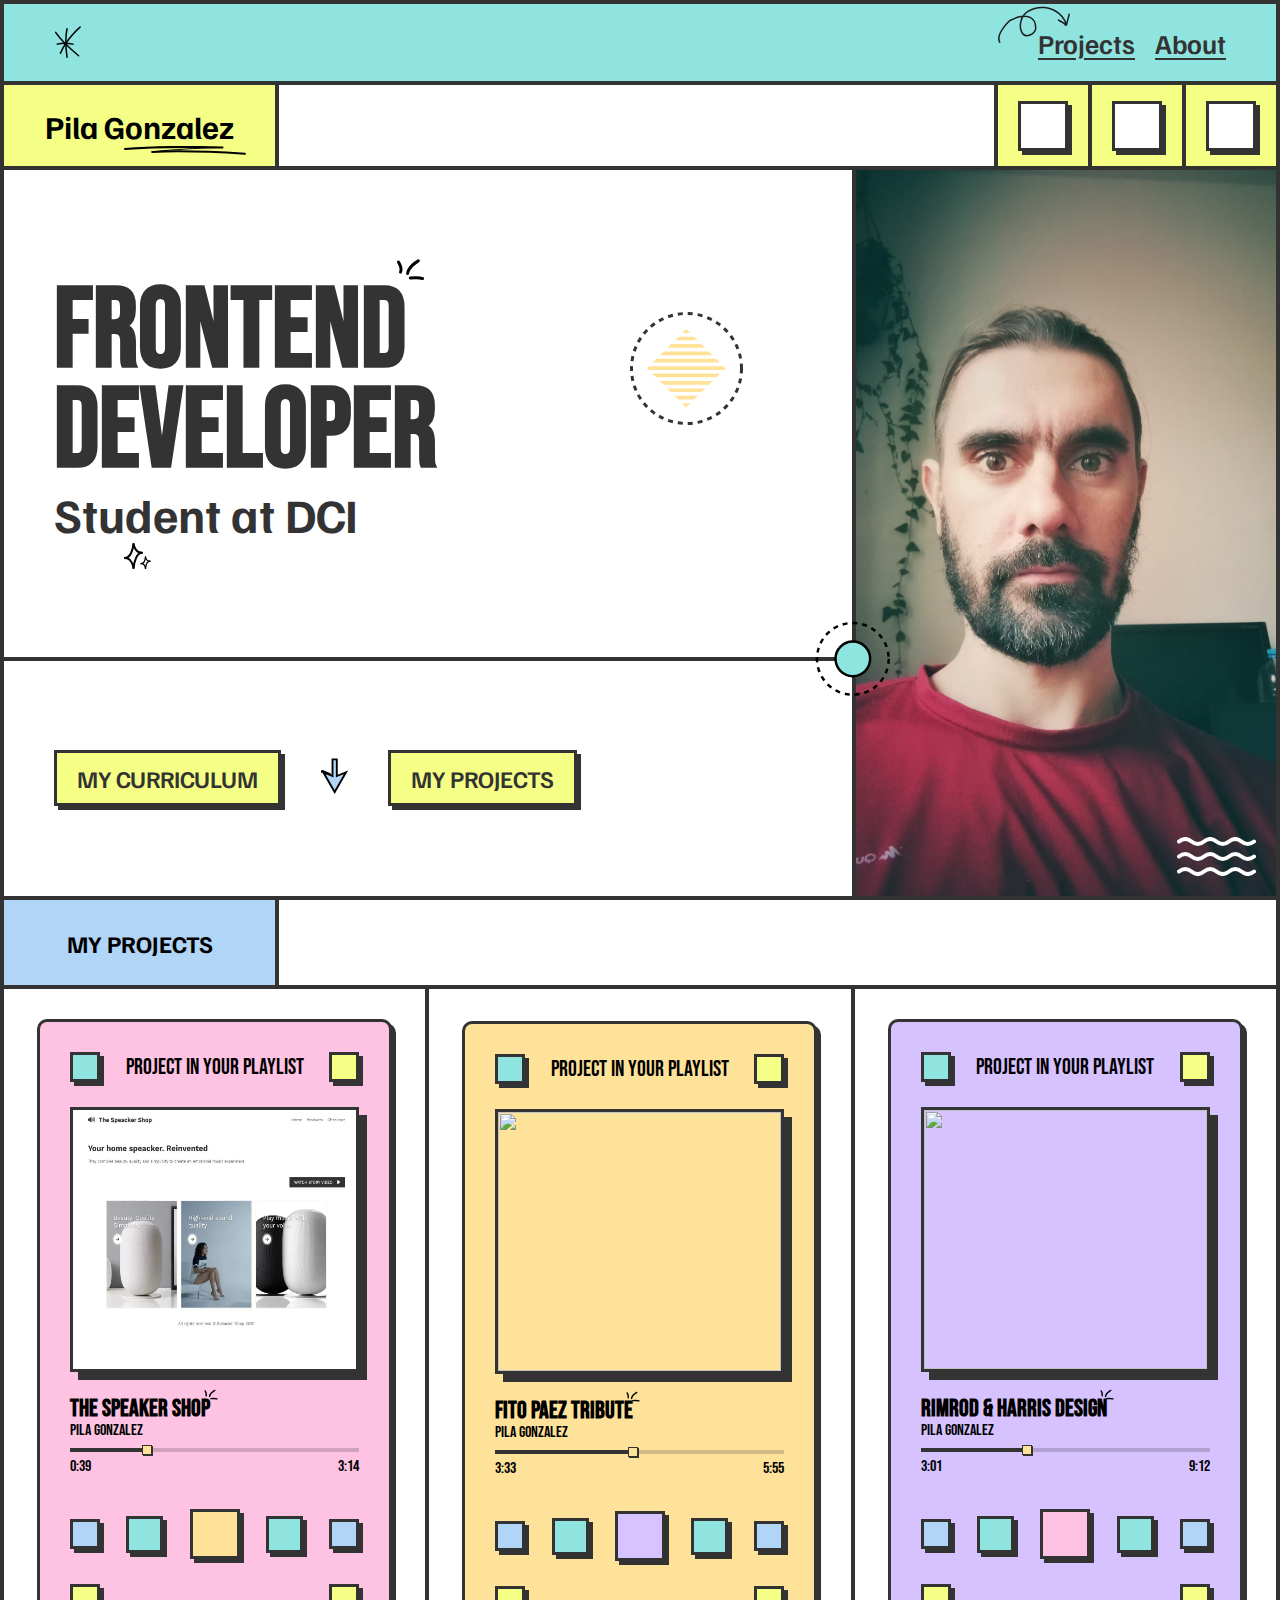
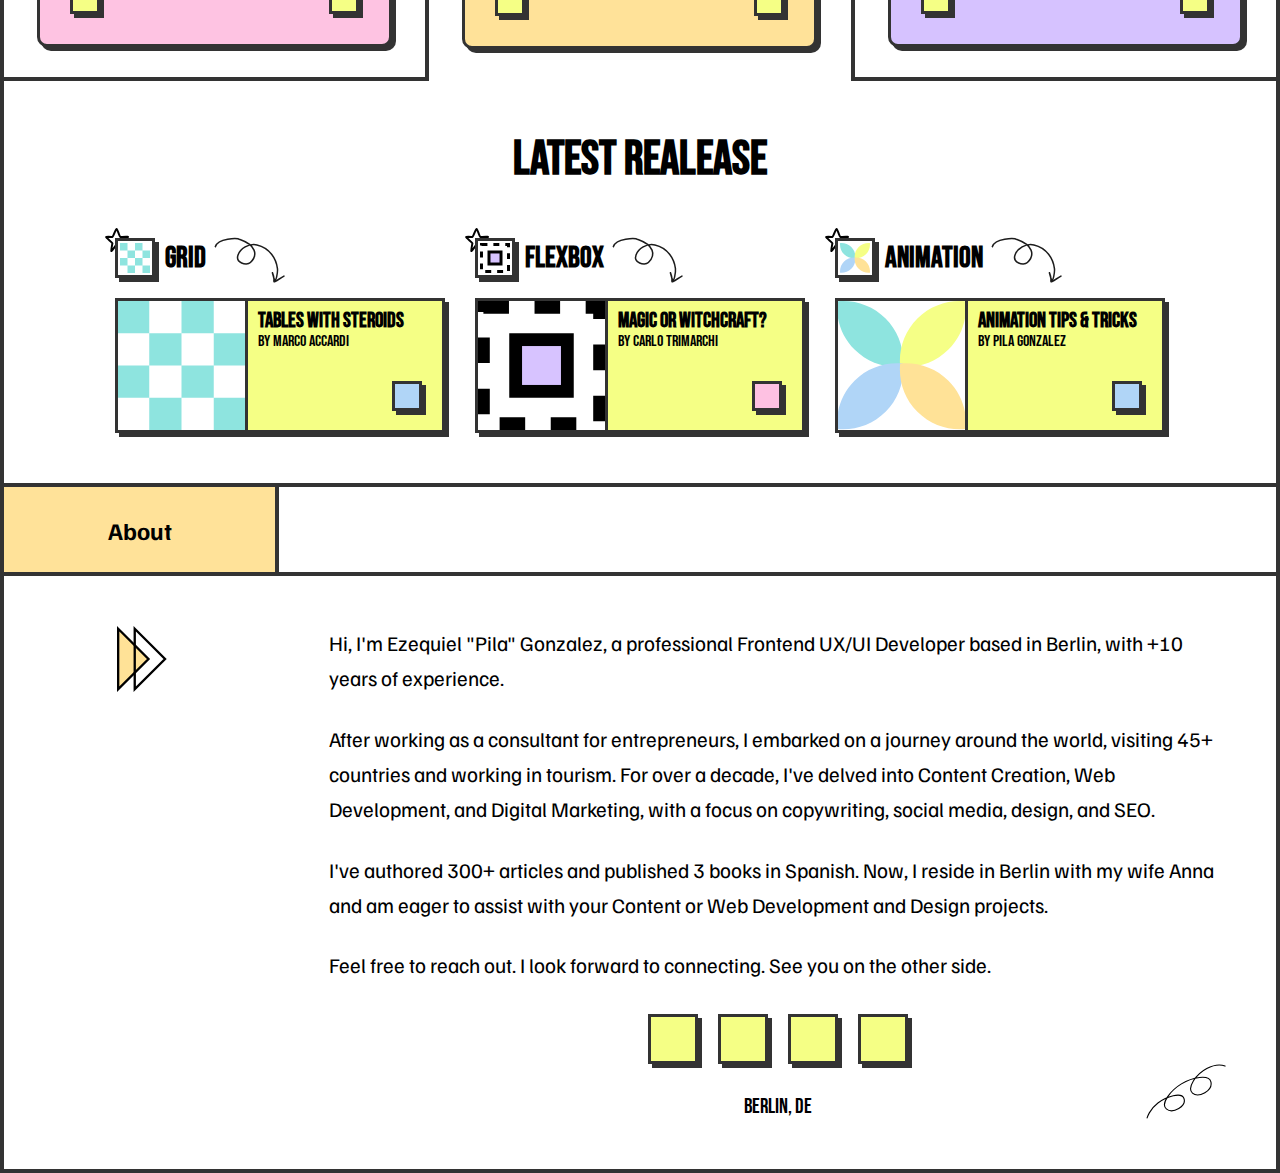
==== commit 2ad37bbd: "Add Readme" ====
--- a/index.html
+++ b/index.html
@@ -529,7 +529,7 @@
 
                                     <div class="release-card__content-right">
                                         <div>
-                                            <h3>MAGIC OR WITCHCRAFT</h3>
+                                            <h3>MAGIC OR WITCHCRAFT?</h3>
                                             <p>By Carlo Trimarchi</p>
                                         </div>
 
@@ -660,7 +660,7 @@
                     </div>
                 </div>
             </section>
-            
+
         </div>
     </body>
 </html>
--- a/css/style.css
+++ b/css/style.css
@@ -11,12 +11,12 @@
     --black: #333333;
     --white-body: #f5f5f5;
 
-    --nb-yellow: #f5ff86;
-    --nb-orange: #ffe297;
-    --nb-pink: #fec1e2;
-    --nb-lila: #d7c3ff;
-    --nb-blue: #b0d5f7;
-    --nb-green: #8ee4df;
+    --nb-yellow: hsl(65, 100%, 76%);
+    --nb-orange: hsl(43, 100%, 80%);
+    --nb-pink: hsl(328, 97%, 88%);
+    --nb-lila: hsl(260, 100%, 88%);
+    --nb-blue: hsl(209, 82%, 83%);
+    --nb-green: hsl(177, 61%, 73%);
 
     /* border */
 
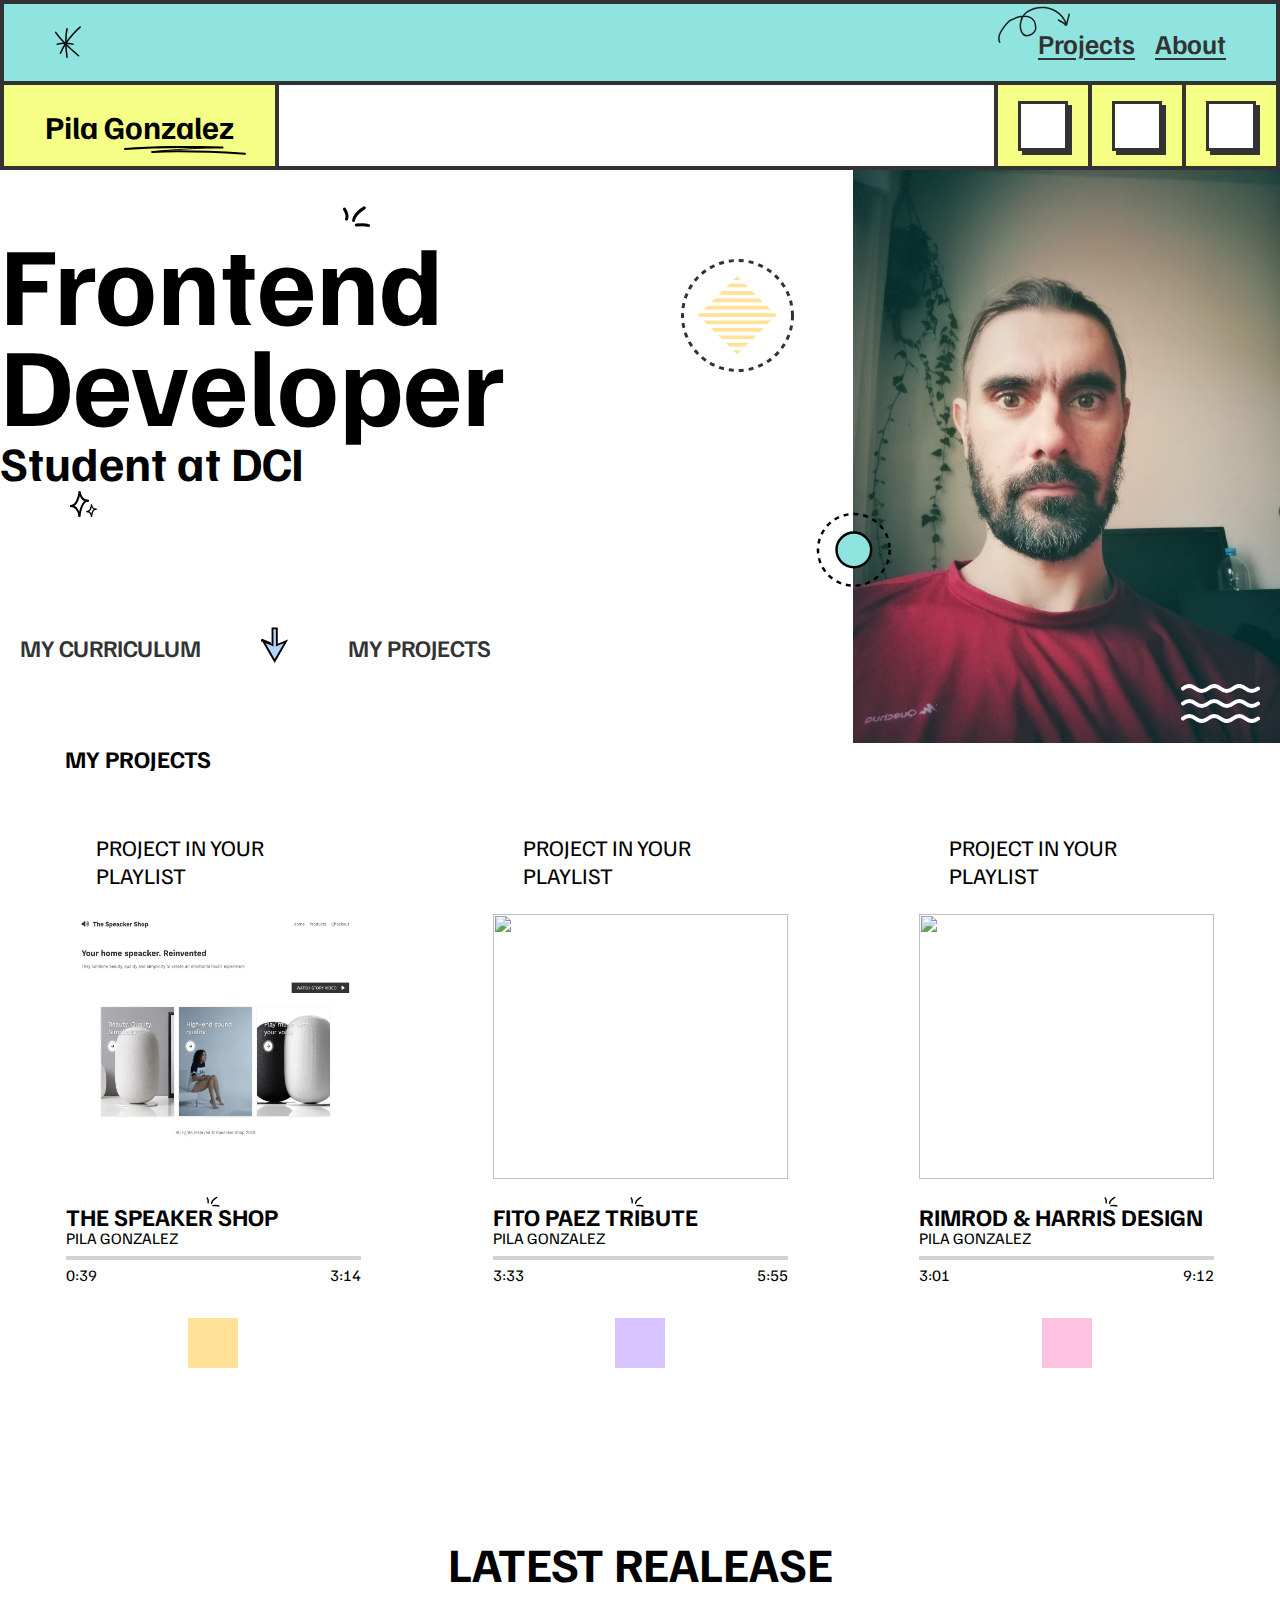
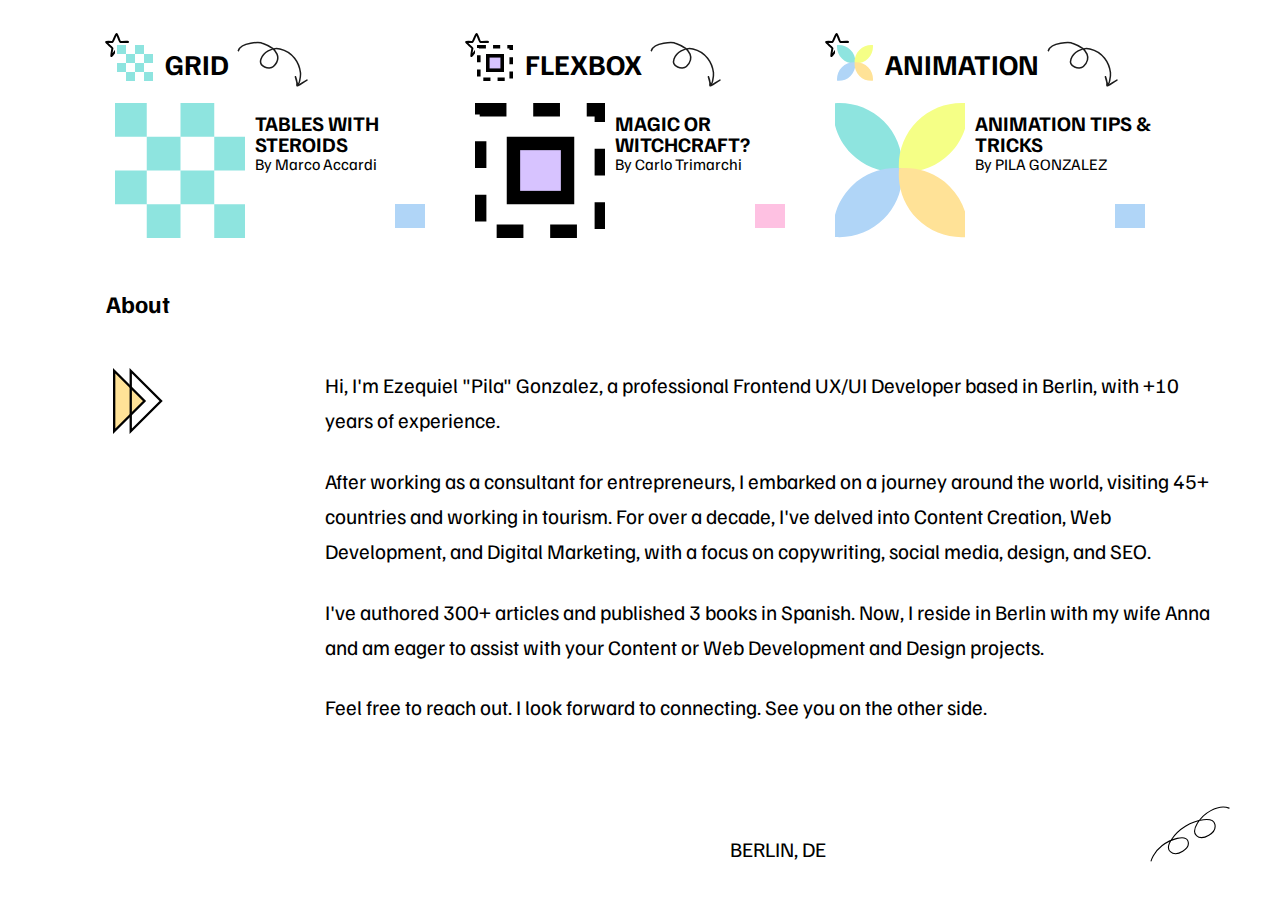
==== commit 5ecce063: "Add Sass Branch" ====
--- a/index.html
+++ b/index.html
@@ -50,8 +50,9 @@
         />
 
         <!-- STYLES -->
+        <link rel="stylesheet" href="css/style.css" />
+        <link rel="stylesheet" href="main.css" />
         <link rel="stylesheet" href="css/reset.css" />
-        <link rel="stylesheet" href="css/style.css" />
 
         <!-- FAVICON -->
         <link
@@ -92,8 +93,8 @@
                     />
                     <!-- NAV MENU LIST -->
                     <div class="nav-top__list">
-                        <a href="#projects">Projects</a>
-                        <a class="nav-about" href="#about">About</a>
+                        <a href="#projects" aria-label="Projects Button Menu">Projects</a>
+                        <a class="nav-about" href="#about" aria-label="About Button Menu">About</a>
 
                         <div class="nav-top__curvyArrow">
                             <img
@@ -120,7 +121,7 @@
                     <div class="nav-bottom__social">
                         <!-- GITHUB -->
                         <div class="__social--github __social">
-                            <a href="https://github.com/Pilag6" target="_blank"
+                            <a href="https://github.com/Pilag6" target="_blank" aria-label="Github Social Icon in the Menu"
                                 ><i class="fa-brands fa-square-github"></i
                             ></a>
                         </div>
@@ -128,13 +129,13 @@
                         <div class="__social--linkedin __social">
                             <a
                                 href="https://www.linkedin.com/in/pila-gonzalez/"
-                                target="_blank"
+                                target="_blank" aria-label="Linkedin Social Icon in the Menu"
                                 ><i class="fa-brands fa-linkedin"></i
                             ></a>
                         </div>
                         <!-- EMAIL -->
                         <div class="__social--email __social">
-                            <a href="mailto:pilag6@gmail.com" target="_blank"
+                            <a href="mailto:pilag6@gmail.com" target="_blank" aria-label="Email Social Icon in the Menu"
                                 ><i class="fa-solid fa-envelope"></i
                             ></a>
                         </div>
@@ -181,15 +182,19 @@
                         class="btn-curriculum"
                         href="https://bit.ly/3Z8eUre"
                         target="_blank"
+                        aria-label="Go to download My Curriculum"
                         >MY CURRICULUM</a
                     >
-                    <a class="btn-projects" href="#projects">MY PROJECTS</a>
+
+                    <a class="btn-projects" href="#projects" aria-label="Go to My Projects" >MY PROJECTS</a>
+
                     <div class="hero-arrow-1">
                         <img
                             src="./assets/draw-hero-arrow.svg"
                             alt="Draw Hero Arrow"
                         />
                     </div>
+                    
                     <img
                         class="hero-circle"
                         src="./assets/draw-hero-circle.svg"
@@ -212,21 +217,6 @@
                 </div>
             </section>
 
-            <!-- TOOLS SECTION -->
-
-            <!-- <section class="tools">
-                <img title="HTML" src="./assets/html.svg" alt="" />
-                <img title="CSS" src="./assets/css.svg" alt="" />
-                <img title="JS" src="./assets/js.svg" alt="" />
-                <img title="React" src="./assets/react.svg" alt="" />
-                <img title="Astro" src="./assets/astro.svg" alt="" />
-                <img title="Next" src="./assets/next.svg" alt="" />
-                <img title="Tailwind" src="./assets/tailwind.svg" alt="" />
-                <img title="Git" src="./assets/git.svg" alt="" />
-                <img title="WordPress" src="./assets/wordpress.svg" alt="" />
-                <img title="Figma" src="./assets/figma.svg" alt="" />
-            </section> -->
-
             <!-- PROJECTS SECTION -->
             <section class="projects" id="projects">
                 <div class="projects-logo">
@@ -286,7 +276,7 @@
                             <div class="spotify-4">
                                 <i class="fa-regular fa-heart"></i>
                                 <i class="fa-solid fa-backward-step"></i>
-                                <a href="pilagonzalez.com"
+                                <a href="pilagonzalez.com" aria-label="Go to Project"
                                     ><i
                                         class="fa-solid fa-play"
                                         style="background: #ffe297"
@@ -355,7 +345,7 @@
                             <div class="spotify-4">
                                 <i class="fa-regular fa-heart"></i>
                                 <i class="fa-solid fa-backward-step"></i>
-                                <a href="pilagonzalez.com"
+                                <a href="pilagonzalez.com" aria-label="Go to Project"
                                     ><i
                                         class="fa-solid fa-play"
                                         style="background: #d7c3ff"
@@ -424,7 +414,7 @@
                             <div class="spotify-4">
                                 <i class="fa-regular fa-heart"></i>
                                 <i class="fa-solid fa-backward-step"></i>
-                                <a href="pilagonzalez.com"
+                                <a href="pilagonzalez.com" aria-label="Go to Project"
                                     ><i
                                         class="fa-solid fa-play"
                                         style="background: #fec1e2"
@@ -636,21 +626,21 @@
                             </p>
                         </div>
                         <div class="about-btn">
-                            <a href="https://github.com/Pilag6" target="_blank"
+                            <a href="https://github.com/Pilag6" target="_blank" aria-label="Go to my Github"
                                 ><i class="fa-brands fa-square-github"></i
                             ></a>
                             <a
                                 href="https://www.linkedin.com/in/pila-gonzalez"
-                                target="_blank"
+                                target="_blank" aria-label="Go to my Linkedin"
                                 ><i class="fa-brands fa-linkedin"></i
                             ></a>
-                            <a href="mailto:pilag6@gmail.com" target="_blank"
+                            <a href="mailto:pilag6@gmail.com" target="_blank" aria-label="Go to my Email"
                                 ><i class="fa-solid fa-envelope"></i
                             ></a>
                             <a
                                 href="https://twitter.com/PilaGonzalezOk"
                                 target="_blank"
-                                ><i class="fa-brands fa-square-x-twitter"></i
+                                ><i class="fa-brands fa-square-x-twitter" aria-label="Go to my Twitter"></i
                             ></a>
                         </div>
                         <div class="berlin-text">
--- a/css/style.css
+++ b/css/style.css
@@ -1,1094 +1,153 @@
-/* ----------------------
-    VARIABLES
----------------------- */
-
-:root {
-    /* fonts */
-    --font-primary: "Familjen Grotesk", sans-serif;
-    --font-secondary: "Bebas Neue", sans-serif;
-
-    /* colors */
-    --black: #333333;
-    --white-body: #f5f5f5;
-
-    --nb-yellow: hsl(65, 100%, 76%);
-    --nb-orange: hsl(43, 100%, 80%);
-    --nb-pink: hsl(328, 97%, 88%);
-    --nb-lila: hsl(260, 100%, 88%);
-    --nb-blue: hsl(209, 82%, 83%);
-    --nb-green: hsl(177, 61%, 73%);
-
-    /* border */
-
-    --border-main: 4px solid var(--black);
-    --border-btn: 3px solid var(--black);
-
-    /* shadow */
-
-    --shadow-square: 4px 4px 0 var(--black);
-
-    /* blocks */
-
-    --sm-block: 85px;
-
-    /* general padding */
-
-    --gral-padding: 0 50px;
-}
-
-/* ----------------------
-    GENERAL STYLES
----------------------- */
-
-body {
-    font-family: var(--font-primary);
-    background-color: var(--white-body);
-}
-
-/* SELECTION */
-
-::selection {
-    color: var(--nb-yellow);
-    background: var(--nb-green);
-}
-
-/* SCROLLBAR */
-
-html::-webkit-scrollbar {
-    width: 2rem;
-}
-
-html::-webkit-scrollbar-track {
-    background: var(--nb-yellow);
-}
-
-html::-webkit-scrollbar-thumb {
-    background: var(--nb-green);
-    box-shadow: 3px 3px 0 var(--black);
-    border: var(--border-btn);
-}
-
-/* WRAPPER container */
-
-.wrapper {
-    max-width: 1280px;
-    margin: 0 auto;
-    /* border: var(--border); */
-    background: #fff;
-}
-
-/* ----------------------
-    HEADER
----------------------- */
-
-header {
-    position: sticky;
-    top: 0;
-    z-index: 999;
-}
-
-/* NAV TOP START */
-
-.nav-top {
-    display: flex;
-    justify-content: space-between;
-    align-items: center;
-
-    height: var(--sm-block);
-    background: var(--nb-green);
-    padding: var(--gral-padding);
-    border: var(--border-main);
-}
-
-/* nav top menu right */
-
-.nav-top__list {
-    position: relative;
-    display: flex;
-    align-items: center;
-    gap: 20px;
-}
-
-.nav-top__list a {
-    font-size: 1.7rem;
-    font-weight: 600;
-    text-decoration: underline 2px;
-    text-underline-offset: 4px;
-}
-
-.nav-top__list a:hover {
-    opacity: 0.8;
-    text-decoration: underline 3px var(--nb-yellow);
-}
-
-.nav-top__curvyArrow {
-    position: absolute;
-    top: -20px;
-    left: -40px;
-    transition: all 0.3s;
-}
-
-.nav-about:hover ~ .nav-top__curvyArrow {
-    left: 80px;
-}
-
-.nav-top__x {
-    transition: all 0.3s;
-    cursor: crosshair;
-}
-.nav-top__x:hover {
-    scale: 1.5;
-}
-/* NAV TOP END */
-
-/* NAV BOTTOM START */
-
-.nav-bottom {
-    display: flex;
-    justify-content: space-between;
-    align-items: center;
-    background: #fff;
-
-    height: var(--sm-block);
-    border-bottom: var(--border-main);
-    border-left: var(--border-main);
-    border-right: var(--border-main);
-}
-
-.nav-bottom__logo {
-    width: 275px;
-    height: 100%;
-
-    display: flex;
-    align-items: center;
-    justify-content: center;
-
-    border-right: var(--border-main);
-    background: var(--nb-yellow);
-
-    position: relative;
-}
-
-.nav-bottom__logo h2 {
-    width: 100%;
-    text-align: center;
-    font-size: 2rem;
-}
-
-.logo__underline {
-    position: absolute;
-    bottom: 10px;
-    left: 120px;
-}
-
-/* social */
-
-.nav-bottom__social {
-    display: flex;
-    align-items: center;
-    justify-content: center;
-    height: 100%;
-    border-left: var(--border-main);
-}
-
-.__social {
-    height: 100%;
-    width: 100%;
-    color: var(--black);
-    background: var(--nb-yellow);
-    font-size: 1.9rem;
-
-    display: flex;
-    align-items: center;
-    justify-content: center;
-}
-
-.__social a {
-    width: 50px;
-    height: 50px;
-    margin: 0 20px;
-    background: #fff;
-
-    color: var(--black);
-    border: var(--border-btn);
-    box-shadow: var(--shadow-square);
-
-    display: flex;
-    align-items: center;
-    justify-content: center;
-
-    transition: all 0.3s ease-in;
-}
-
-.__social a:hover {
-    box-shadow: none;
-}
-
-.__social--linkedin {
-    border-left: var(--border-main);
-    border-right: var(--border-main);
-}
-/* NAV BOTTOM END */
-
-/* ----------------------
-    HERO SECTION
----------------------- */
-
-.hero {
-    height: calc(100vh - (var(--sm-block) * 2));
-    border-left: var(--border-main);
-    border-right: var(--border-main);
-
-    display: grid;
-    grid-template-columns: repeat(3, 1fr);
-    grid-template-rows: repeat(3, 1fr);
-
-    background: #fff;
-}
-
-/* HERO TEXT */
-
-.hero-text {
-    grid-column: 1 / 3;
-    grid-row: 1 / 3;
-
-    display: grid;
-    align-content: center;
-
-    padding: var(--gral-padding);
-
-    position: relative;
-}
-
-.hero-frontend,
-.hero-student {
-    position: relative;
-}
-
-/* hero frontend section */
-
-.hero-text h1 {
-    font-family: var(--font-secondary);
-    font-size: 7rem;
-    color: var(--black);
-    line-height: 0.9;
-}
-
-/* ----- hero draws ----- */
-.h1-decoration,
-.hero-main-draw,
-.hero-stars {
-    position: absolute;
-}
-
-.h1-decoration {
-    top: -25px;
-    left: 340px;
-    cursor: crosshair;
-    animation: discover 2s ease-in-out;
-}
-
-.hero-main-draw {
-    right: 50px;
-    top: 20px;
-    cursor: crosshair;
-    animation: discover 2s ease-in-out;
-    transition: all 0.3s ease-in;
-}
-
-.hero-main-draw:hover {
-    transform: scale(1.3);
-}
-
-/* ANIMATION FOR DRAWINGS IN THE HERO */
-
-@keyframes discover {
-    0% {
-        transform: translate(-1000px, 0);
-    }
-    100% {
-        transform: translate(0, 0);
-    }
-}
-
-/* hero student section */
-
-.hero-text p {
-    font-size: 3rem;
-    font-weight: 800;
-    color: var(--black);
-}
-
-.hero-stars {
-    bottom: -25px;
-    left: 70px;
-    cursor: crosshair;
-    animation: discover 2s ease-in-out;
-}
-
-/* hero buttons section */
-
-.hero-btn {
-    grid-column: 1 / 3;
-    grid-row: 3 / 4;
-
-    border-top: var(--border-main);
-    border-bottom: var(--border-main);
-    padding: var(--gral-padding);
-
-    display: flex;
-    align-items: center;
-    gap: 40px;
-
-    position: relative;
-}
-
-.hero-btn a {
-    font-size: 1.5rem;
-    font-weight: 600;
-    padding: 10px 20px;
-
-    background: var(--nb-yellow);
-    border: var(--border-btn);
-    box-shadow: var(--shadow-square);
-
-    transition: all 0.3s ease-in;
-}
-
-/* 
-it is important to define the order
-so, the hover effect in the arrow can work
- */
-
-.hero-arrow-1 {
-    order: 1;
-    cursor: crosshair;
-    transition: all 0.3s ease-in;
-}
-
-.btn-projects {
-    order: 2;
-}
-
-.hero-btn a:hover {
-    box-shadow: none;
-    background: var(--nb-orange);
-}
-
-.hero-btn .btn-curriculum:hover ~ .hero-arrow-1 {
-    rotate: 90deg;
-}
-
-.hero-btn .btn-projects:hover ~ .hero-arrow-1 {
-    rotate: -90deg;
-}
-
-.hero-circle {
-    position: absolute;
-    top: -40px;
-    right: -38px;
-    z-index: 100;
-    cursor: crosshair;
-    animation: discover 2s ease-in-out;
-}
-
-/* hero image section */
-
-.hero-img {
-    grid-column: 3 / 4;
-    grid-row: 1 / 4;
-
-    border-left: var(--border-main);
-    border-bottom: var(--border-main);
-
-    position: relative;
-}
-
-.hero-img .profile-img {
-    width: 100%;
-    height: 100%;
-    object-fit: cover;
-}
-
-.img-waves {
-    position: absolute;
-    bottom: 20px;
-    right: 20px;
-    cursor: crosshair;
-    animation: discover 2s ease-in-out;
-}
-
-/* ----------------------
-    TOOLS SECTION (optional)
-    If i add this section I need to change the height
-    in the hero section instead 2 => 3: 
-
-    .hero => height: calc(100vh - (var(--sm-block) * 3)); 
----------------------- */
-/* .tools {
-    height: var(--sm-block);
-    border-left: var(--border-main);
-    border-right: var(--border-main);
-    display: flex;
-    justify-content: center;
-    align-items: center;
-    gap: 60px;
-    overflow: scroll;
-    scroll-snap-type: x mandatory;
-
-    background: #fff;
-    position: relative;
-}
-
-.tools img {
-    width: 40px;
-    height: 40px;
-    scroll-snap-align: center;
-} */
-
-/* ----------------------
-    PROJECTS SECTION
----------------------- */
-
-/* projects logo section */
-.projects {
-    border-left: var(--border-main);
-    border-right: var(--border-main);
-    background: #fff;
-}
-
-.projects-logo {
-    width: 275px;
-    height: var(--sm-block);
-
-    display: flex;
-    align-items: center;
-    justify-content: center;
-
-    border-right: var(--border-main);
-    background: var(--nb-blue);
-}
-
-/* ----------------------
-    PROJECTS CARDS SECTION
----------------------- */
-
-.projects-cards {
-    display: flex;
-    justify-content: space-evenly;
-    flex-wrap: wrap;
-    border-top: var(--border-main);
-}
-
-.card {
-    flex-grow: 1;
-    display: flex;
-    justify-content: center;
-    align-items: center;
-
-    padding: 30px 0;
-
-    font-family: var(--font-secondary);
-}
-
-.card-1 {
-    border-bottom: var(--border-main);
-    border-right: var(--border-main);
-}
-
-.card-3 {
-    border-bottom: var(--border-main);
-    border-left: var(--border-main);
-}
-
-/* card spotify */
-
-.card-1 .card-spotify {
-    background: var(--nb-pink);
-    box-shadow: var(--shadow-square);
-}
-
-.card-2 .card-spotify {
-    background: var(--nb-orange);
-    box-shadow: var(--shadow-square);
-}
-
-.card-3 .card-spotify {
-    background: var(--nb-lila);
-    box-shadow: var(--shadow-square);
-}
-
-/* card spotify inside */
-
-.card-spotify {
-    width: 355px;
-    padding: 30px;
-    border: var(--border-btn);
-    border-radius: 10px;
-
-    display: flex;
-    flex-direction: column;
-    justify-content: center;
-    gap: 25px;
-}
-
-/* spotify 1° line */
-
-.spotify-1 {
-    display: flex;
-    justify-content: space-between;
-    align-items: center;
-}
-
-.spotify-1 h3 {
-    font-size: 1.4rem;
-    font-weight: 200;
-}
-
-.spotify-1 i {
-    width: 30px;
-    height: 30px;
-
-    font-size: 1rem;
-    border: var(--border-btn);
-    box-shadow: var(--shadow-square);
-
-    display: flex;
-    justify-content: center;
-    align-items: center;
-
-    cursor: crosshair;
-}
-
-.fa-angle-down {
-    background-color: var(--nb-green);
-}
-
-.fa-ellipsis-vertical {
-    background-color: var(--nb-yellow);
-}
-
-/* spotify 2° line */
-
-.card-img {
-    width: 100%;
-    height: 265px;
-    border: var(--border-btn);
-    box-shadow: 8px 8px 0 var(--black);
-}
-
-.card-img img {
-    display: block;
-    height: 100%;
-    width: 100%;
-}
-
-/* spotify 3° line */
-
-.spotify-3 {
-    display: flex;
-    justify-content: space-between;
-    flex-direction: column;
-}
-
-.spotify-3 h2 {
-    line-height: 1;
-}
-
-.spotify-3-title {
-    position: relative;
-}
-
-.spotify-3-title-draw {
-    position: absolute;
-    width: 15px;
-    top: -8px;
-}
-
-.card-1 .spotify-3-title-draw {
-    right: 141px;
-}
-
-.card-2 .spotify-3-title-draw {
-    right: 144px;
-}
-
-.card-3 .spotify-3-title-draw {
-    right: 96px;
-}
-
-.spotify-3 p {
-    margin-bottom: 8px;
-}
-
-/* progress bar */
-
-.progress-div {
-    /* width: 100%; */
-    height: 4px;
-    background: #33333338;
-    z-index: 1;
-    position: relative;
-    margin-bottom: 5px;
-}
-
-.progress-div span {
-    display: block;
-    height: 100%;
-    background: var(--black);
-    overflow: hidden;
-}
-
-.progress-div span::after {
-    content: "";
-    position: absolute;
-    top: -3px;
-    left: 25%;
-    width: 8px;
-    height: 8px;
-    background: var(--nb-orange);
-    border: 1px solid var(--black);
-    box-shadow: 1px 1px 0 var(--black);
-    cursor: grab;
-}
-
-.progress-div .span-2::after {
-    left: 46%;
-}
-.progress-div .span-3::after {
-    left: 35%;
-}
-
-.time {
-    display: flex;
-    justify-content: space-between;
-}
-
-/* spotify 4° line */
-
-.spotify-4,
-.spotify-5 {
-    display: flex;
-    justify-content: space-between;
-    align-items: center;
-    gap: 20px;
-}
-
-.spotify-4 i,
-.spotify-5 i {
-    font-size: 1rem;
-    border: var(--border-btn);
-    display: flex;
-    justify-content: center;
-    align-items: center;
-    box-shadow: var(--shadow-square);
-}
-
-.fa-heart,
-.fa-shuffle {
-    width: 30px;
-    height: 30px;
-    background: var(--nb-blue);
-    cursor: grab;
-}
-
-.fa-backward-step,
-.fa-forward-step {
-    width: 37px;
-    height: 37px;
-    background: var(--nb-green);
-    cursor: cell;
-}
-
-.fa-play {
-    width: 50px;
-    height: 50px;
-    transition: all 0.3s ease-in;
-}
-
-i.fa-play:hover {
-    box-shadow: none;
-}
-
-/* spotify 5 */
-
-.spotify-5 i {
-    width: 30px;
-    height: 30px;
-    background: var(--nb-yellow);
-}
-
-/* ----------------------
-    PROJECTS RELEASE SECTION
----------------------- */
-.projects-release {
-    display: flex;
-    flex-wrap: wrap;
-    flex-direction: column;
-    justify-content: center;
-    align-items: center;
-    gap: 50px;
-    padding: 50px;
-}
-
-.projects-release h2 {
-    text-align: center;
-    font-size: 3rem;
-    font-family: var(--font-secondary);
-}
-
-.release-cards-container {
-    display: flex;
-    flex-wrap: wrap;
-    justify-content: center;
-    gap: 30px;
-    font-family: var(--font-secondary);
-}
-
-.release article {
-    display: flex;
-    flex-direction: column;
-    gap: 20px;
-}
-
-/* release cards title */
-
-.release-card__title {
-    display: flex;
-    align-items: center;
-    gap: 10px;
-    position: relative;
-}
-
-.release-card__title h3 {
-    font-size: 1.8rem;
-}
-
-.release-card__title-img {
-    width: 40px;
-    height: 40px;
-    padding: 2px;
-    box-shadow: var(--shadow-square);
-    border: var(--border-btn);
-    transition: all 0.3s ease-in;
-    cursor: crosshair;
-    z-index: 1;
-    background: #fff;
-}
-
-.release-card__title-img:hover {
-    box-shadow: none;
-}
-
-.release-card__title-img img {
-    width: 100%;
-}
-
-.release-card__title-img:hover ~ .release-star {
-    rotate: 360deg;
-    scale: 1.5;
-}
-
-.release-star {
-    position: absolute;
-    left: -10px;
-    top: -10px;
-    transition: all 0.3s ease-in;
-}
-
-.realease-title-curly {
-    rotate: 45deg;
-}
-
-/* release cards content */
-
-.release-card__content {
-    display: flex;
-    width: 330px;
-    height: 135px;
-    border: var(--border-btn);
-    box-shadow: var(--shadow-square);
-    background: var(--nb-yellow);
-}
-
-/* release card content img */
-
-.release-card__content-img {
-    width: 130px;
-    height: 100%;
-    border-right: var(--border-btn);
-    background: #fff;
-}
-
-.release-card__content-img img {
-    width: 100%;
-    height: 100%;
-    object-fit: cover;
-}
-
-/* release card content right */
-
-.release-card__content-right {
-    display: flex;
-    flex-direction: column;
-    gap: 30px;
-    width: calc(100% - 130px);
-    padding: 10px;
-}
-
-.release-card__content-right h3 {
-    font-size: 1.3rem;
-    line-height: 1;
-}
-
-.release-card__content-right i {
-    width: 30px;
-    height: 30px;
-
-    display: flex;
-    justify-content: center;
-    align-items: center;
-
-    border: var(--border-btn);
-    box-shadow: var(--shadow-square);
-
-    align-self: flex-end;
-    margin-right: 10px;
-    transition: all 0.3s ease-in;
-}
-
-/* ----------------------
-    ABOUT SECTION
----------------------- */
-
-.about {
-    border: var(--border-main);
-    background: #fff;
-}
-
-.about-logo {
-    width: 275px;
-    height: var(--sm-block);
-
-    display: flex;
-    align-items: center;
-    justify-content: center;
-
-    border-right: var(--border-main);
-    background: var(--nb-orange);
-}
-
-.about-content {
-    display: flex;
-    border-top: var(--border-main);
-}
-
-/* about content left */
-
-.about-content__left {
-    flex: 1 0 275px;
-    display: flex;
-    justify-content: center;
-    align-items: flex-start;
-    padding-top: 50px;
-}
-
-.about-content__left img {
-    width: 50px;
-}
-
-/* about content right */
-
-.about-content__right {
-    width: 100%;
-    padding: 50px;
-    display: flex;
-    flex-direction: column;
-    gap: 30px;
-
-    position: relative;
-}
-
-.about-text {
-    display: flex;
-    flex-direction: column;
-    gap: 25px;
-}
-.about-text p {
-    font-size: 1.3rem;
-    line-height: 1.7;
-}
-
-/* about btns */
-
-.about-btn {
-    display: flex;
-    justify-content: center;
-    align-items: center;
-    gap: 20px;
-}
-
-.about-btn i {
-    font-size: 1.8rem;
-    border: var(--border-btn);
-    width: 50px;
-    height: 50px;
-    display: flex;
-    justify-content: center;
-    align-items: center;
-    background: var(--nb-yellow);
-    box-shadow: var(--shadow-square);
-    transition: all 0.3s ease-in;
-}
-
-.about-btn i:hover {
-    box-shadow: none;
-}
-
-.berlin-text h3 {
-    font-size: 1.3rem;
-    font-weight: 400;
-    font-family: var(--font-secondary);
-    text-align: center;
-}
-
-.rulo {
-    width: 80px;
-    position: absolute;
-    bottom: 50px;
-    right: 50px;
-}
-
-/* ----------------------
-    MEDIA QUERYS
----------------------- */
-
-@media screen and (min-width: 1600px) {
-    .hero {
-        height: calc(100vh - (var(--sm-block) * 4));
-    }
-}
-
-/* @media only screen and (max-width: 1024px) {
-}
-
-
-
-
-
- */
-
-@media only screen and (max-width: 990px) {
-    /* hero text section */
-    
-    .h1-decoration {
-        top: -90px;
-    }
-    
-    /* hero btn section */
-
-    .hero-arrow-1 {
-        display: none;
-    }
-
-    .hero-btn a {
-        font-size: 1.1rem;
-    }
-}
-
-@media only screen and (max-width: 768px) {
-    /* hero btn section */
-    
-    .hero-btn {
-        flex-direction: column;
-        justify-content: center;
-        gap: 20px;
-        padding: 0 20px;
-    }
-
-    .hero-btn a {
-        font-size: 1rem;
-    }
-
-    /* projects section */
-
-    .card-1 {
-        border-right: 0;
-    }
-
-    .card-3 {
-        border-left: 0;
-        border-top: var(--border-main);
-    }
-}
-
-@media only screen and (max-width: 640px) {
-    /* nav */
-
-    .nav-top {
-        padding: 0 20px;
-    }
-
-    .nav-bottom__logo,
-    .projects-logo,
-    .about-logo {
-        width: 100%;
-        border-right: 0;
-    }
-
-    .nav-bottom__social,
-    .logo__underline {
-        display: none;
-    }
-
-    /* hero text section */
-
-    .hero-text {
-        padding: 0 20px;
-        grid-column: 1 / 4;
-    }
-
-    .hero-text h1 {
-        font-size: 4rem;
-    }
-
-    .h1-decoration {
-        display: none;
-    }
-
-    .hero-main-draw {
-        top: 0;
-        right: 0;
-        width: 100px;
-    }
-
-    .hero-text p {
-        font-size: 1.5rem;
-    }
-
-    /* hero img section */
-
-    .hero-img {
-        grid-row: 3 / 4;
-    }
-
-    .img-waves {
-        width: 30px;
-    }
-
-    /* about section*/
-
-    .about-content {
-        flex-direction: column;
-    }
-
-    .about-content__left {
-        flex: 1 0 100%;
-    }
-}
-
-@media only screen and (max-width: 460px) {
-    .hero-btn a {
-        font-size: 0.8rem;
-    }
+.nav-top {
+  display: flex;
+  justify-content: space-between;
+  align-items: center;
+  height: 85px;
+  background: hsl(177, 61%, 73%);
+  padding: 0 50px;
+  border: 4px solid #333333;
+}
+.nav-top .nav-top__list {
+  position: relative;
+  display: flex;
+  align-items: center;
+  gap: 20px;
+}
+.nav-top .nav-top__list a {
+  font-size: 1.7rem;
+  font-weight: 600;
+  -webkit-text-decoration: underline 2px;
+          text-decoration: underline 2px;
+  text-underline-offset: 4px;
+}
+.nav-top .nav-top__list a:hover {
+  opacity: 0.8;
+  -webkit-text-decoration: underline 3px hsl(65, 100%, 76%);
+          text-decoration: underline 3px hsl(65, 100%, 76%);
+}
+.nav-top .nav-top__list .nav-top__curvyArrow {
+  position: absolute;
+  top: -20px;
+  left: -40px;
+  transition: all 0.5s;
+}
+.nav-top .nav-top__list .nav-about:hover ~ .nav-top__curvyArrow {
+  left: 80px;
+}
+.nav-top .nav-top__x {
+  transition: all 0.3s;
+  cursor: crosshair;
+}
+.nav-top .nav-top__x:hover {
+  scale: 1.5;
+}
+
+.nav-bottom {
+  display: flex;
+  justify-content: space-between;
+  align-items: center;
+  background: #fff;
+  height: 85px;
+  border-bottom: 4px solid #333333;
+  border-left: 4px solid #333333;
+  border-right: 4px solid #333333;
+}
+.nav-bottom .nav-bottom__logo {
+  width: 275px;
+  height: 100%;
+  display: flex;
+  align-items: center;
+  justify-content: center;
+  border-right: 4px solid #333333;
+  background: hsl(65, 100%, 76%);
+  position: relative;
+}
+.nav-bottom .nav-bottom__logo h2 {
+  width: 100%;
+  text-align: center;
+  font-size: 2rem;
+}
+.nav-bottom .nav-bottom__logo .logo__underline {
+  position: absolute;
+  bottom: 10px;
+  left: 120px;
+}
+.nav-bottom .nav-bottom__social {
+  display: flex;
+  align-items: center;
+  justify-content: center;
+  height: 100%;
+  border-left: 4px solid #333333;
+}
+.nav-bottom .nav-bottom__social .__social {
+  height: 100%;
+  width: 100%;
+  color: #333333;
+  background: hsl(65, 100%, 76%);
+  font-size: 1.9rem;
+  display: flex;
+  align-items: center;
+  justify-content: center;
+}
+.nav-bottom .nav-bottom__social .__social a {
+  width: 50px;
+  height: 50px;
+  margin: 0 20px;
+  background: #fff;
+  color: #333333;
+  border: 3px solid #333333;
+  box-shadow: 4px 4px 0 #333333;
+  display: flex;
+  align-items: center;
+  justify-content: center;
+  transition: all 0.3s ease-in;
+}
+.nav-bottom .nav-bottom__social .__social a:hover {
+  box-shadow: none;
+}
+.nav-bottom .nav-bottom__social .__social--linkedin {
+  border-left: 4px solid #333333;
+  border-right: 4px solid #333333;
+}
+
+body {
+  font-family: "Familjen Grotesk", sans-serif;
+  background: #f5f5f5;
+}
+
+/* SELECTION */
+::-moz-selection {
+  color: hsl(65, 100%, 76%);
+  background: hsl(177, 61%, 73%);
+}
+::selection {
+  color: hsl(65, 100%, 76%);
+  background: hsl(177, 61%, 73%);
+}
+
+/* SCROLLBAR */
+html::-webkit-scrollbar {
+  width: 2rem;
+}
+
+html::-webkit-scrollbar-track {
+  background: hsl(65, 100%, 76%);
+}
+
+html::-webkit-scrollbar-thumb {
+  background: hsl(177, 61%, 73%);
+  box-shadow: 3px 3px 0 #333333;
+  border: 3px solid #333333;
+}
+
+.wrapper {
+  max-width: 1280px;
+  margin: 0 auto;
+  background: #fff;
+}
+
+header {
+  position: sticky;
+  top: 0;
+  z-index: 999;
 }--- a/main.css
+++ b/main.css
@@ -0,0 +1,865 @@
+
+
+/* ----------------------
+    HERO SECTION
+---------------------- */
+
+.hero {
+    height: calc(100vh - (var(--sm-block) * 2));
+    border-left: var(--border-main);
+    border-right: var(--border-main);
+
+    display: grid;
+    grid-template-columns: repeat(3, 1fr);
+    grid-template-rows: repeat(3, 1fr);
+
+    background: #fff;
+}
+
+/* HERO TEXT */
+
+.hero-text {
+    grid-column: 1 / 3;
+    grid-row: 1 / 3;
+
+    display: grid;
+    align-content: center;
+
+    padding: var(--gral-padding);
+
+    position: relative;
+}
+
+.hero-frontend,
+.hero-student {
+    position: relative;
+}
+
+/* hero frontend section */
+
+.hero-text h1 {
+    font-family: var(--font-secondary);
+    font-size: 7rem;
+    color: var(--black);
+    line-height: 0.9;
+}
+
+/* ----- hero draws ----- */
+.h1-decoration,
+.hero-main-draw,
+.hero-stars {
+    position: absolute;
+}
+
+.h1-decoration {
+    top: -25px;
+    left: 340px;
+    cursor: crosshair;
+    animation: discover 2s ease-in-out;
+}
+
+.hero-main-draw {
+    right: 50px;
+    top: 20px;
+    cursor: crosshair;
+    animation: discover 2s ease-in-out;
+    transition: all 0.3s ease-in;
+}
+
+.hero-main-draw:hover {
+    transform: scale(1.3);
+}
+
+/* ANIMATION FOR DRAWINGS IN THE HERO */
+
+@keyframes discover {
+    0% {
+        transform: translate(-1000px, 0);
+    }
+    100% {
+        transform: translate(0, 0);
+    }
+}
+
+/* hero student section */
+
+.hero-text p {
+    font-size: 3rem;
+    font-weight: 800;
+    color: var(--black);
+}
+
+.hero-stars {
+    bottom: -25px;
+    left: 70px;
+    cursor: crosshair;
+    animation: discover 2s ease-in-out;
+}
+
+/* hero buttons section */
+
+.hero-btn {
+    grid-column: 1 / 3;
+    grid-row: 3 / 4;
+
+    border-top: var(--border-main);
+    border-bottom: var(--border-main);
+    padding: var(--gral-padding);
+
+    display: flex;
+    align-items: center;
+    gap: 40px;
+
+    position: relative;
+}
+
+.hero-btn a {
+    font-size: 1.5rem;
+    font-weight: 600;
+    padding: 10px 20px;
+
+    background: var(--nb-yellow);
+    border: var(--border-btn);
+    box-shadow: var(--shadow-square);
+
+    transition: all 0.3s ease-in;
+}
+
+/* 
+it is important to define the order
+so, the hover effect in the arrow can work
+ */
+
+.hero-arrow-1 {
+    order: 1;
+    cursor: crosshair;
+    transition: all 0.3s ease-in;
+}
+
+.btn-projects {
+    order: 2;
+}
+
+.hero-btn a:hover {
+    box-shadow: none;
+    background: var(--nb-orange);
+}
+
+.hero-btn .btn-curriculum:hover ~ .hero-arrow-1 {
+    rotate: 90deg;
+}
+
+.hero-btn .btn-projects:hover ~ .hero-arrow-1 {
+    rotate: -90deg;
+}
+
+.hero-circle {
+    position: absolute;
+    top: -40px;
+    right: -38px;
+    z-index: 100;
+    cursor: crosshair;
+    animation: discover 2s cubic-bezier(.76,-0.65,.03,1.78);
+}
+
+/* hero image section */
+
+.hero-img {
+    grid-column: 3 / 4;
+    grid-row: 1 / 4;
+
+    border-left: var(--border-main);
+    border-bottom: var(--border-main);
+
+    position: relative;
+}
+
+.hero-img .profile-img {
+    width: 100%;
+    height: 100%;
+    object-fit: cover;
+}
+
+.img-waves {
+    position: absolute;
+    bottom: 20px;
+    right: 20px;
+    cursor: crosshair;
+    animation: discover 2s ease-in-out;
+}
+
+/* ----------------------
+    TOOLS SECTION (optional)
+    If i add this section I need to change the height
+    in the hero section instead 2 => 3: 
+
+    .hero => height: calc(100vh - (var(--sm-block) * 3)); 
+---------------------- */
+/* .tools {
+    height: var(--sm-block);
+    border-left: var(--border-main);
+    border-right: var(--border-main);
+    display: flex;
+    justify-content: center;
+    align-items: center;
+    gap: 60px;
+    overflow: scroll;
+    scroll-snap-type: x mandatory;
+
+    background: #fff;
+    position: relative;
+}
+
+.tools img {
+    width: 40px;
+    height: 40px;
+    scroll-snap-align: center;
+} */
+
+/* ----------------------
+    PROJECTS SECTION
+---------------------- */
+
+/* projects logo section */
+.projects {
+    border-left: var(--border-main);
+    border-right: var(--border-main);
+    background: #fff;
+}
+
+.projects-logo {
+    width: 275px;
+    height: var(--sm-block);
+
+    display: flex;
+    align-items: center;
+    justify-content: center;
+
+    border-right: var(--border-main);
+    background: var(--nb-blue);
+}
+
+/* ----------------------
+    PROJECTS CARDS SECTION
+---------------------- */
+
+.projects-cards {
+    display: flex;
+    justify-content: space-evenly;
+    flex-wrap: wrap;
+    border-top: var(--border-main);
+}
+
+.card {
+    flex-grow: 1;
+    display: flex;
+    justify-content: center;
+    align-items: center;
+
+    padding: 30px 0;
+
+    font-family: var(--font-secondary);
+}
+
+.card-1 {
+    border-bottom: var(--border-main);
+    border-right: var(--border-main);
+}
+
+.card-3 {
+    border-bottom: var(--border-main);
+    border-left: var(--border-main);
+}
+
+/* card spotify */
+
+.card-1 .card-spotify {
+    background: var(--nb-pink);
+    box-shadow: var(--shadow-square);
+}
+
+.card-2 .card-spotify {
+    background: var(--nb-orange);
+    box-shadow: var(--shadow-square);
+}
+
+.card-3 .card-spotify {
+    background: var(--nb-lila);
+    box-shadow: var(--shadow-square);
+}
+
+/* card spotify inside */
+
+.card-spotify {
+    width: 355px;
+    padding: 30px;
+    border: var(--border-btn);
+    border-radius: 10px;
+
+    display: flex;
+    flex-direction: column;
+    justify-content: center;
+    gap: 25px;
+}
+
+/* spotify 1° line */
+
+.spotify-1 {
+    display: flex;
+    justify-content: space-between;
+    align-items: center;
+}
+
+.spotify-1 h3 {
+    font-size: 1.4rem;
+    font-weight: 200;
+}
+
+.spotify-1 i {
+    width: 30px;
+    height: 30px;
+
+    font-size: 1rem;
+    border: var(--border-btn);
+    box-shadow: var(--shadow-square);
+
+    display: flex;
+    justify-content: center;
+    align-items: center;
+
+    cursor: crosshair;
+}
+
+.fa-angle-down {
+    background-color: var(--nb-green);
+}
+
+.fa-ellipsis-vertical {
+    background-color: var(--nb-yellow);
+}
+
+/* spotify 2° line */
+
+.card-img {
+    width: 100%;
+    height: 265px;
+    border: var(--border-btn);
+    box-shadow: 8px 8px 0 var(--black);
+}
+
+.card-img img {
+    display: block;
+    height: 100%;
+    width: 100%;
+    aspect-ratio: 1 / 1;
+}
+
+/* spotify 3° line */
+
+.spotify-3 {
+    display: flex;
+    justify-content: space-between;
+    flex-direction: column;
+}
+
+.spotify-3 h2 {
+    line-height: 1;
+}
+
+.spotify-3-title {
+    position: relative;
+}
+
+.spotify-3-title-draw {
+    position: absolute;
+    width: 15px;
+    top: -8px;
+}
+
+.card-1 .spotify-3-title-draw {
+    right: 141px;
+}
+
+.card-2 .spotify-3-title-draw {
+    right: 144px;
+}
+
+.card-3 .spotify-3-title-draw {
+    right: 96px;
+}
+
+.spotify-3 p {
+    margin-bottom: 8px;
+}
+
+/* progress bar */
+
+.progress-div {
+    /* width: 100%; */
+    height: 4px;
+    background: #33333338;
+    z-index: 1;
+    position: relative;
+    margin-bottom: 5px;
+}
+
+.progress-div span {
+    display: block;
+    height: 100%;
+    background: var(--black);
+    overflow: hidden;
+}
+
+.progress-div span::after {
+    content: "";
+    position: absolute;
+    top: -3px;
+    left: 25%;
+    width: 8px;
+    height: 8px;
+    background: var(--nb-orange);
+    border: 1px solid var(--black);
+    box-shadow: 1px 1px 0 var(--black);
+    cursor: grab;
+}
+
+.progress-div .span-2::after {
+    left: 46%;
+}
+.progress-div .span-3::after {
+    left: 35%;
+}
+
+.time {
+    display: flex;
+    justify-content: space-between;
+}
+
+/* spotify 4° line */
+
+.spotify-4,
+.spotify-5 {
+    display: flex;
+    justify-content: space-between;
+    align-items: center;
+    gap: 20px;
+}
+
+.spotify-4 i,
+.spotify-5 i {
+    font-size: 1rem;
+    border: var(--border-btn);
+    display: flex;
+    justify-content: center;
+    align-items: center;
+    box-shadow: var(--shadow-square);
+}
+
+.fa-heart,
+.fa-shuffle {
+    width: 30px;
+    height: 30px;
+    background: var(--nb-blue);
+    cursor: grab;
+}
+
+.fa-backward-step,
+.fa-forward-step {
+    width: 37px;
+    height: 37px;
+    background: var(--nb-green);
+    cursor: cell;
+}
+
+.fa-play {
+    width: 50px;
+    height: 50px;
+    transition: all 0.3s ease-in;
+}
+
+i.fa-play:hover {
+    box-shadow: none;
+}
+
+/* spotify 5 */
+
+.spotify-5 i {
+    width: 30px;
+    height: 30px;
+    background: var(--nb-yellow);
+}
+
+/* ----------------------
+    PROJECTS RELEASE SECTION
+---------------------- */
+.projects-release {
+    display: flex;
+    flex-wrap: wrap;
+    flex-direction: column;
+    justify-content: center;
+    align-items: center;
+    gap: 50px;
+    padding: 50px;
+}
+
+.projects-release h2 {
+    text-align: center;
+    font-size: 3rem;
+    font-family: var(--font-secondary);
+}
+
+.release-cards-container {
+    display: flex;
+    flex-wrap: wrap;
+    justify-content: center;
+    gap: 30px;
+    font-family: var(--font-secondary);
+}
+
+.release article {
+    display: flex;
+    flex-direction: column;
+    gap: 20px;
+}
+
+/* release cards title */
+
+.release-card__title {
+    display: flex;
+    align-items: center;
+    gap: 10px;
+    position: relative;
+}
+
+.release-card__title h3 {
+    font-size: 1.8rem;
+}
+
+.release-card__title-img {
+    width: 40px;
+    height: 40px;
+    padding: 2px;
+    box-shadow: var(--shadow-square);
+    border: var(--border-btn);
+    transition: all 0.3s ease-in;
+    cursor: crosshair;
+    z-index: 1;
+    background: #fff;
+}
+
+.release-card__title-img:hover {
+    box-shadow: none;
+}
+
+.release-card__title-img img {
+    width: 100%;
+}
+
+.release-card__title-img:hover ~ .release-star {
+    rotate: 360deg;
+    scale: 1.5;
+}
+
+.release-star {
+    position: absolute;
+    left: -10px;
+    top: -10px;
+    transition: all 0.3s ease-in;
+}
+
+.realease-title-curly {
+    rotate: 45deg;
+}
+
+/* release cards content */
+
+.release-card__content {
+    display: flex;
+    width: 330px;
+    height: 135px;
+    border: var(--border-btn);
+    box-shadow: var(--shadow-square);
+    background: var(--nb-yellow);
+}
+
+/* release card content img */
+
+.release-card__content-img {
+    width: 130px;
+    height: 100%;
+    border-right: var(--border-btn);
+    background: #fff;
+}
+
+.release-card__content-img img {
+    width: 100%;
+    height: 100%;
+    object-fit: cover;
+}
+
+/* release card content right */
+
+.release-card__content-right {
+    display: flex;
+    flex-direction: column;
+    gap: 30px;
+    width: calc(100% - 130px);
+    padding: 10px;
+}
+
+.release-card__content-right h3 {
+    font-size: 1.3rem;
+    line-height: 1;
+}
+
+.release-card__content-right i {
+    width: 30px;
+    height: 30px;
+
+    display: flex;
+    justify-content: center;
+    align-items: center;
+
+    border: var(--border-btn);
+    box-shadow: var(--shadow-square);
+
+    align-self: flex-end;
+    margin-right: 10px;
+    transition: all 0.3s ease-in;
+}
+
+/* ----------------------
+    ABOUT SECTION
+---------------------- */
+
+.about {
+    border: var(--border-main);
+    background: #fff;
+}
+
+.about-logo {
+    width: 275px;
+    height: var(--sm-block);
+
+    display: flex;
+    align-items: center;
+    justify-content: center;
+
+    border-right: var(--border-main);
+    background: var(--nb-orange);
+}
+
+.about-content {
+    display: flex;
+    border-top: var(--border-main);
+}
+
+/* about content left */
+
+.about-content__left {
+    flex: 1 0 275px;
+    display: flex;
+    justify-content: center;
+    align-items: flex-start;
+    padding-top: 50px;
+}
+
+.about-content__left img {
+    width: 50px;
+}
+
+/* about content right */
+
+.about-content__right {
+    width: 100%;
+    padding: 50px;
+    display: flex;
+    flex-direction: column;
+    gap: 30px;
+
+    position: relative;
+}
+
+.about-text {
+    display: flex;
+    flex-direction: column;
+    gap: 25px;
+}
+.about-text p {
+    font-size: 1.3rem;
+    line-height: 1.7;
+}
+
+/* about btns */
+
+.about-btn {
+    display: flex;
+    justify-content: center;
+    align-items: center;
+    gap: 20px;
+}
+
+.about-btn i {
+    font-size: 1.8rem;
+    border: var(--border-btn);
+    width: 50px;
+    height: 50px;
+    display: flex;
+    justify-content: center;
+    align-items: center;
+    background: var(--nb-yellow);
+    box-shadow: var(--shadow-square);
+    transition: all 0.3s ease-in;
+}
+
+.about-btn i:hover {
+    box-shadow: none;
+}
+
+.berlin-text h3 {
+    font-size: 1.3rem;
+    font-weight: 400;
+    font-family: var(--font-secondary);
+    text-align: center;
+}
+
+.rulo {
+    width: 80px;
+    position: absolute;
+    bottom: 50px;
+    right: 50px;
+}
+
+/* ----------------------
+    MEDIA QUERYS
+---------------------- */
+
+@media screen and (min-width: 1600px) {
+    .hero {
+        height: calc(100vh - (var(--sm-block) * 4));
+    }
+}
+
+/* @media only screen and (max-width: 1024px) {
+}
+
+
+
+
+
+ */
+
+@media only screen and (max-width: 990px) {
+    /* hero text section */
+    
+    .h1-decoration {
+        top: -90px;
+    }
+    
+    /* hero btn section */
+
+    .hero-arrow-1 {
+        display: none;
+    }
+
+    .hero-btn a {
+        font-size: 1.1rem;
+    }
+}
+
+@media only screen and (max-width: 768px) {
+    /* hero btn section */
+    
+    .hero-btn {
+        flex-direction: column;
+        justify-content: center;
+        gap: 20px;
+        padding: 0 20px;
+    }
+
+    .hero-btn a {
+        font-size: 1rem;
+    }
+
+    /* projects section */
+
+    .card-1 {
+        border-right: 0;
+    }
+
+    .card-3 {
+        border-left: 0;
+        border-top: var(--border-main);
+    }
+}
+
+@media only screen and (max-width: 640px) {
+    /* nav */
+
+    .nav-top {
+        padding: 0 20px;
+    }
+
+    .nav-bottom__logo,
+    .projects-logo,
+    .about-logo {
+        width: 100%;
+        border-right: 0;
+    }
+
+    .nav-bottom__social,
+    .logo__underline {
+        display: none;
+    }
+
+    /* hero text section */
+
+    .hero-text {
+        padding: 0 20px;
+        grid-column: 1 / 4;
+    }
+
+    .hero-text h1 {
+        font-size: 4rem;
+    }
+
+    .h1-decoration {
+        display: none;
+    }
+
+    .hero-main-draw {
+        top: 0;
+        right: 0;
+        width: 100px;
+    }
+
+    .hero-text p {
+        font-size: 1.5rem;
+    }
+
+    /* hero img section */
+
+    .hero-img {
+        grid-row: 3 / 4;
+    }
+
+    .img-waves {
+        width: 30px;
+    }
+
+    /* about section*/
+
+    .about-content {
+        flex-direction: column;
+    }
+
+    .about-content__left {
+        flex: 1 0 100%;
+    }
+}
+
+@media only screen and (max-width: 460px) {
+    .hero-btn a {
+        font-size: 0.8rem;
+    }
+}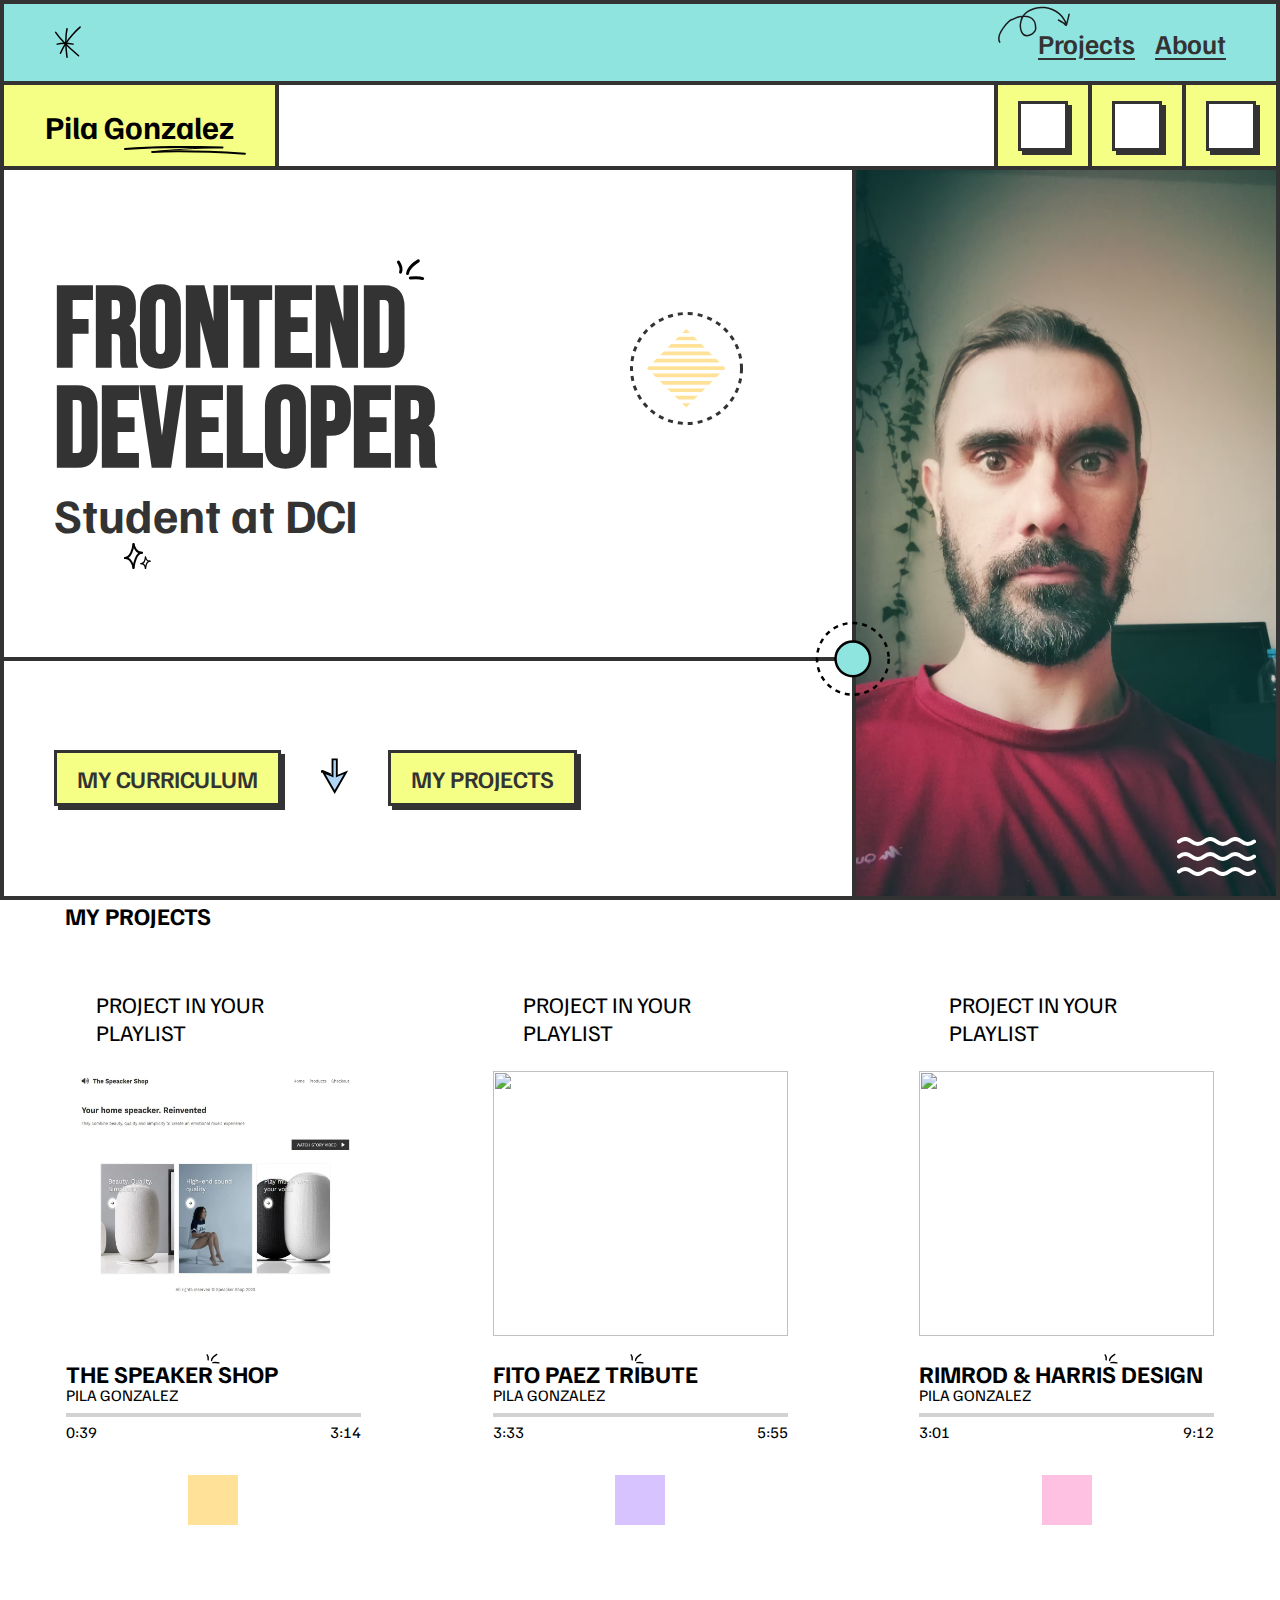
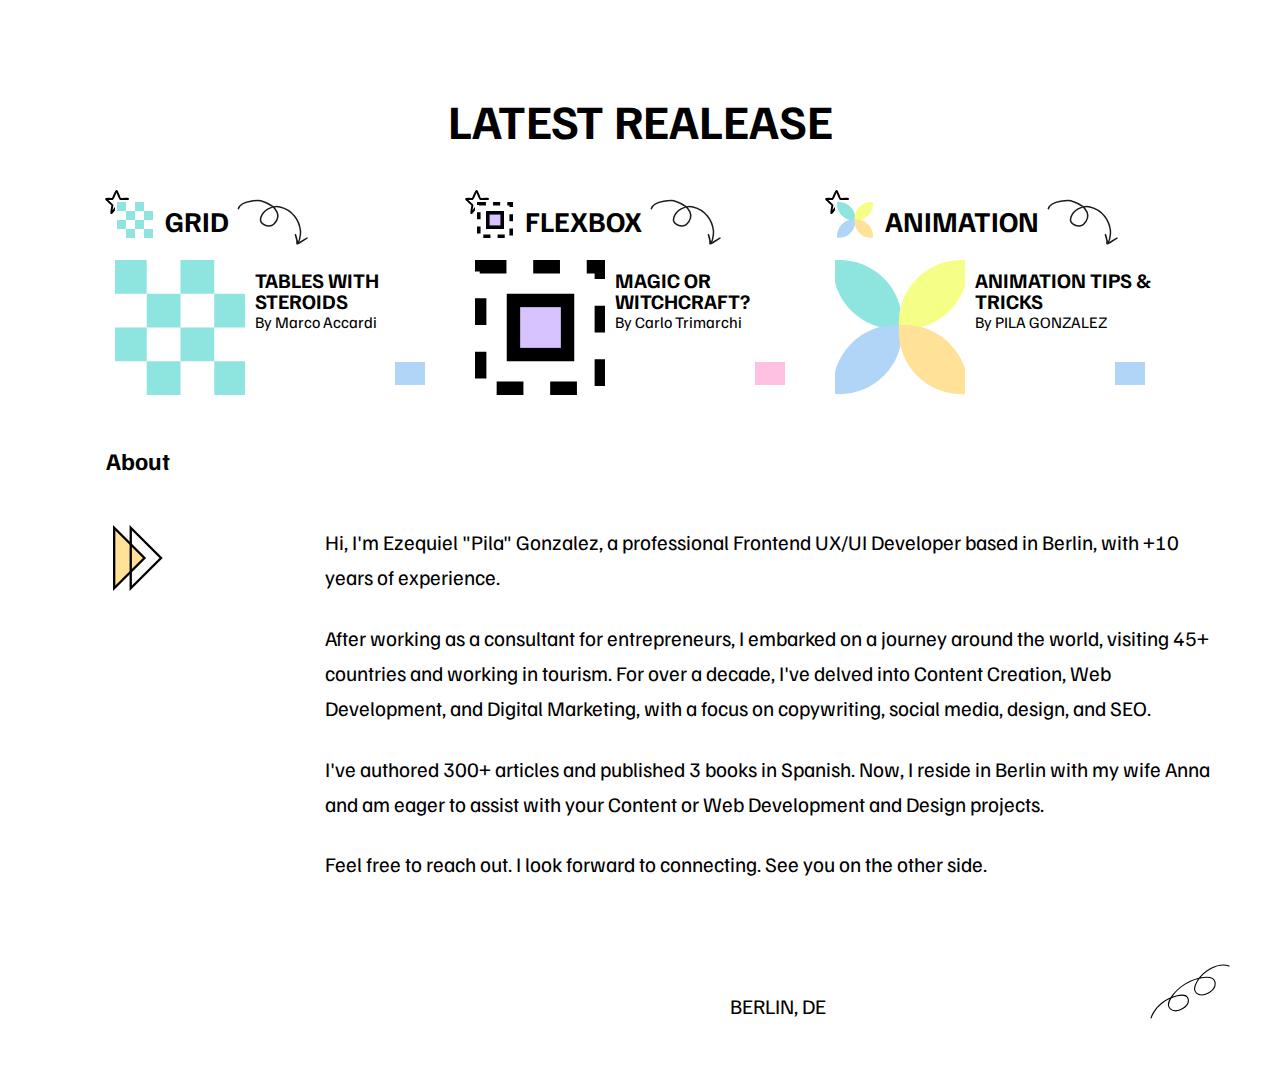
==== commit 76046066: "Done Nav & Hero with Sass" ====
--- a/index.html
+++ b/index.html
@@ -188,7 +188,7 @@
 
                     <a class="btn-projects" href="#projects" aria-label="Go to My Projects" >MY PROJECTS</a>
 
-                    <div class="hero-arrow-1">
+                    <div class="btn-arrow-1">
                         <img
                             src="./assets/draw-hero-arrow.svg"
                             alt="Draw Hero Arrow"
@@ -196,7 +196,7 @@
                     </div>
                     
                     <img
-                        class="hero-circle"
+                        class="btn-circle"
                         src="./assets/draw-hero-circle.svg"
                         alt=""
                     />
--- a/css/style.css
+++ b/css/style.css
@@ -110,6 +110,157 @@
   border-right: 4px solid #333333;
 }
 
+@keyframes discover {
+  0% {
+    transform: translate(-1000px, 0);
+  }
+  100% {
+    transform: translate(0, 0);
+  }
+}
+.hero-text {
+  grid-column: 1/3;
+  grid-row: 1/3;
+  display: grid;
+  align-content: center;
+  padding: 0 50px;
+  position: relative;
+}
+.hero-text .hero-frontend,
+.hero-text .hero-student {
+  position: relative;
+}
+.hero-text h1 {
+  font-family: "Bebas Neue", sans-serif;
+  font-size: 7rem;
+  color: #333333;
+  line-height: 0.9;
+}
+.hero-text .h1-decoration,
+.hero-text .hero-main-draw,
+.hero-text .hero-stars {
+  position: absolute;
+}
+.hero-text .h1-decoration {
+  top: -25px;
+  left: 340px;
+  cursor: crosshair;
+  animation: discover 2s ease-in-out;
+}
+.hero-text .hero-main-draw {
+  right: 50px;
+  top: 20px;
+  cursor: crosshair;
+  animation: discover 2s ease-in-out;
+  transition: all 0.3s ease-in;
+}
+.hero-text .hero-main-draw:hover {
+  transform: scale(1.3);
+}
+.hero-text p {
+  font-size: 3rem;
+  font-weight: 800;
+  color: #333333;
+}
+.hero-text .hero-stars {
+  bottom: -25px;
+  left: 70px;
+  cursor: crosshair;
+  animation: discover 2s ease-in-out;
+}
+
+@keyframes discover {
+  0% {
+    transform: translate(-1000px, 0);
+  }
+  100% {
+    transform: translate(0, 0);
+  }
+}
+.hero-btn {
+  grid-column: 1/3;
+  grid-row: 3/4;
+  border-top: 4px solid #333333;
+  border-bottom: 4px solid #333333;
+  padding: 0 50px;
+  display: flex;
+  align-items: center;
+  gap: 40px;
+  position: relative;
+}
+.hero-btn a {
+  font-size: 1.5rem;
+  font-weight: 600;
+  padding: 10px 20px;
+  background: hsl(65, 100%, 76%);
+  border: 3px solid #333333;
+  box-shadow: 4px 4px 0 #333333;
+  transition: all 0.3s ease-in;
+}
+.hero-btn a:hover {
+  box-shadow: none;
+  background: hsl(43, 100%, 80%);
+}
+.hero-btn .btn-arrow-1 {
+  order: 1;
+  cursor: crosshair;
+  transition: all 0.3s ease-in;
+}
+.hero-btn .btn-projects {
+  order: 2;
+}
+.hero-btn .btn-projects:hover ~ .btn-arrow-1 {
+  rotate: -90deg;
+}
+.hero-btn .btn-curriculum:hover ~ .btn-arrow-1 {
+  rotate: 90deg;
+}
+.hero-btn .btn-circle {
+  position: absolute;
+  top: -40px;
+  right: -38px;
+  z-index: 100;
+  cursor: crosshair;
+  animation: discover 2s cubic-bezier(0.76, -0.65, 0.03, 1.78);
+}
+
+@keyframes discover {
+  0% {
+    transform: translate(-1000px, 0);
+  }
+  100% {
+    transform: translate(0, 0);
+  }
+}
+.hero-img {
+  grid-column: 3/4;
+  grid-row: 1/4;
+  border-left: 4px solid #333333;
+  border-bottom: 4px solid #333333;
+  position: relative;
+}
+.hero-img .profile-img {
+  width: 100%;
+  height: 100%;
+  -o-object-fit: cover;
+     object-fit: cover;
+}
+.hero-img .img-waves {
+  position: absolute;
+  bottom: 20px;
+  right: 20px;
+  cursor: crosshair;
+  animation: discover 2s ease-in-out;
+}
+
+@keyframes discover {
+  0% {
+    transform: translate(-1000px, 0);
+  }
+  100% {
+    transform: translate(0, 0);
+  }
+}
 body {
   font-family: "Familjen Grotesk", sans-serif;
   background: #f5f5f5;
@@ -150,4 +301,14 @@
   position: sticky;
   top: 0;
   z-index: 999;
+}
+
+.hero {
+  height: calc(100vh - 170px);
+  border-left: 4px solid #333333;
+  border-right: 4px solid #333333;
+  display: grid;
+  grid-template-columns: repeat(3, 1fr);
+  grid-template-rows: repeat(3, 1fr);
+  background: #fff;
 }--- a/main.css
+++ b/main.css
@@ -1,220 +1,4 @@
 
-
-/* ----------------------
-    HERO SECTION
----------------------- */
-
-.hero {
-    height: calc(100vh - (var(--sm-block) * 2));
-    border-left: var(--border-main);
-    border-right: var(--border-main);
-
-    display: grid;
-    grid-template-columns: repeat(3, 1fr);
-    grid-template-rows: repeat(3, 1fr);
-
-    background: #fff;
-}
-
-/* HERO TEXT */
-
-.hero-text {
-    grid-column: 1 / 3;
-    grid-row: 1 / 3;
-
-    display: grid;
-    align-content: center;
-
-    padding: var(--gral-padding);
-
-    position: relative;
-}
-
-.hero-frontend,
-.hero-student {
-    position: relative;
-}
-
-/* hero frontend section */
-
-.hero-text h1 {
-    font-family: var(--font-secondary);
-    font-size: 7rem;
-    color: var(--black);
-    line-height: 0.9;
-}
-
-/* ----- hero draws ----- */
-.h1-decoration,
-.hero-main-draw,
-.hero-stars {
-    position: absolute;
-}
-
-.h1-decoration {
-    top: -25px;
-    left: 340px;
-    cursor: crosshair;
-    animation: discover 2s ease-in-out;
-}
-
-.hero-main-draw {
-    right: 50px;
-    top: 20px;
-    cursor: crosshair;
-    animation: discover 2s ease-in-out;
-    transition: all 0.3s ease-in;
-}
-
-.hero-main-draw:hover {
-    transform: scale(1.3);
-}
-
-/* ANIMATION FOR DRAWINGS IN THE HERO */
-
-@keyframes discover {
-    0% {
-        transform: translate(-1000px, 0);
-    }
-    100% {
-        transform: translate(0, 0);
-    }
-}
-
-/* hero student section */
-
-.hero-text p {
-    font-size: 3rem;
-    font-weight: 800;
-    color: var(--black);
-}
-
-.hero-stars {
-    bottom: -25px;
-    left: 70px;
-    cursor: crosshair;
-    animation: discover 2s ease-in-out;
-}
-
-/* hero buttons section */
-
-.hero-btn {
-    grid-column: 1 / 3;
-    grid-row: 3 / 4;
-
-    border-top: var(--border-main);
-    border-bottom: var(--border-main);
-    padding: var(--gral-padding);
-
-    display: flex;
-    align-items: center;
-    gap: 40px;
-
-    position: relative;
-}
-
-.hero-btn a {
-    font-size: 1.5rem;
-    font-weight: 600;
-    padding: 10px 20px;
-
-    background: var(--nb-yellow);
-    border: var(--border-btn);
-    box-shadow: var(--shadow-square);
-
-    transition: all 0.3s ease-in;
-}
-
-/* 
-it is important to define the order
-so, the hover effect in the arrow can work
- */
-
-.hero-arrow-1 {
-    order: 1;
-    cursor: crosshair;
-    transition: all 0.3s ease-in;
-}
-
-.btn-projects {
-    order: 2;
-}
-
-.hero-btn a:hover {
-    box-shadow: none;
-    background: var(--nb-orange);
-}
-
-.hero-btn .btn-curriculum:hover ~ .hero-arrow-1 {
-    rotate: 90deg;
-}
-
-.hero-btn .btn-projects:hover ~ .hero-arrow-1 {
-    rotate: -90deg;
-}
-
-.hero-circle {
-    position: absolute;
-    top: -40px;
-    right: -38px;
-    z-index: 100;
-    cursor: crosshair;
-    animation: discover 2s cubic-bezier(.76,-0.65,.03,1.78);
-}
-
-/* hero image section */
-
-.hero-img {
-    grid-column: 3 / 4;
-    grid-row: 1 / 4;
-
-    border-left: var(--border-main);
-    border-bottom: var(--border-main);
-
-    position: relative;
-}
-
-.hero-img .profile-img {
-    width: 100%;
-    height: 100%;
-    object-fit: cover;
-}
-
-.img-waves {
-    position: absolute;
-    bottom: 20px;
-    right: 20px;
-    cursor: crosshair;
-    animation: discover 2s ease-in-out;
-}
-
-/* ----------------------
-    TOOLS SECTION (optional)
-    If i add this section I need to change the height
-    in the hero section instead 2 => 3: 
-
-    .hero => height: calc(100vh - (var(--sm-block) * 3)); 
----------------------- */
-/* .tools {
-    height: var(--sm-block);
-    border-left: var(--border-main);
-    border-right: var(--border-main);
-    display: flex;
-    justify-content: center;
-    align-items: center;
-    gap: 60px;
-    overflow: scroll;
-    scroll-snap-type: x mandatory;
-
-    background: #fff;
-    position: relative;
-}
-
-.tools img {
-    width: 40px;
-    height: 40px;
-    scroll-snap-align: center;
-} */
 
 /* ----------------------
     PROJECTS SECTION
